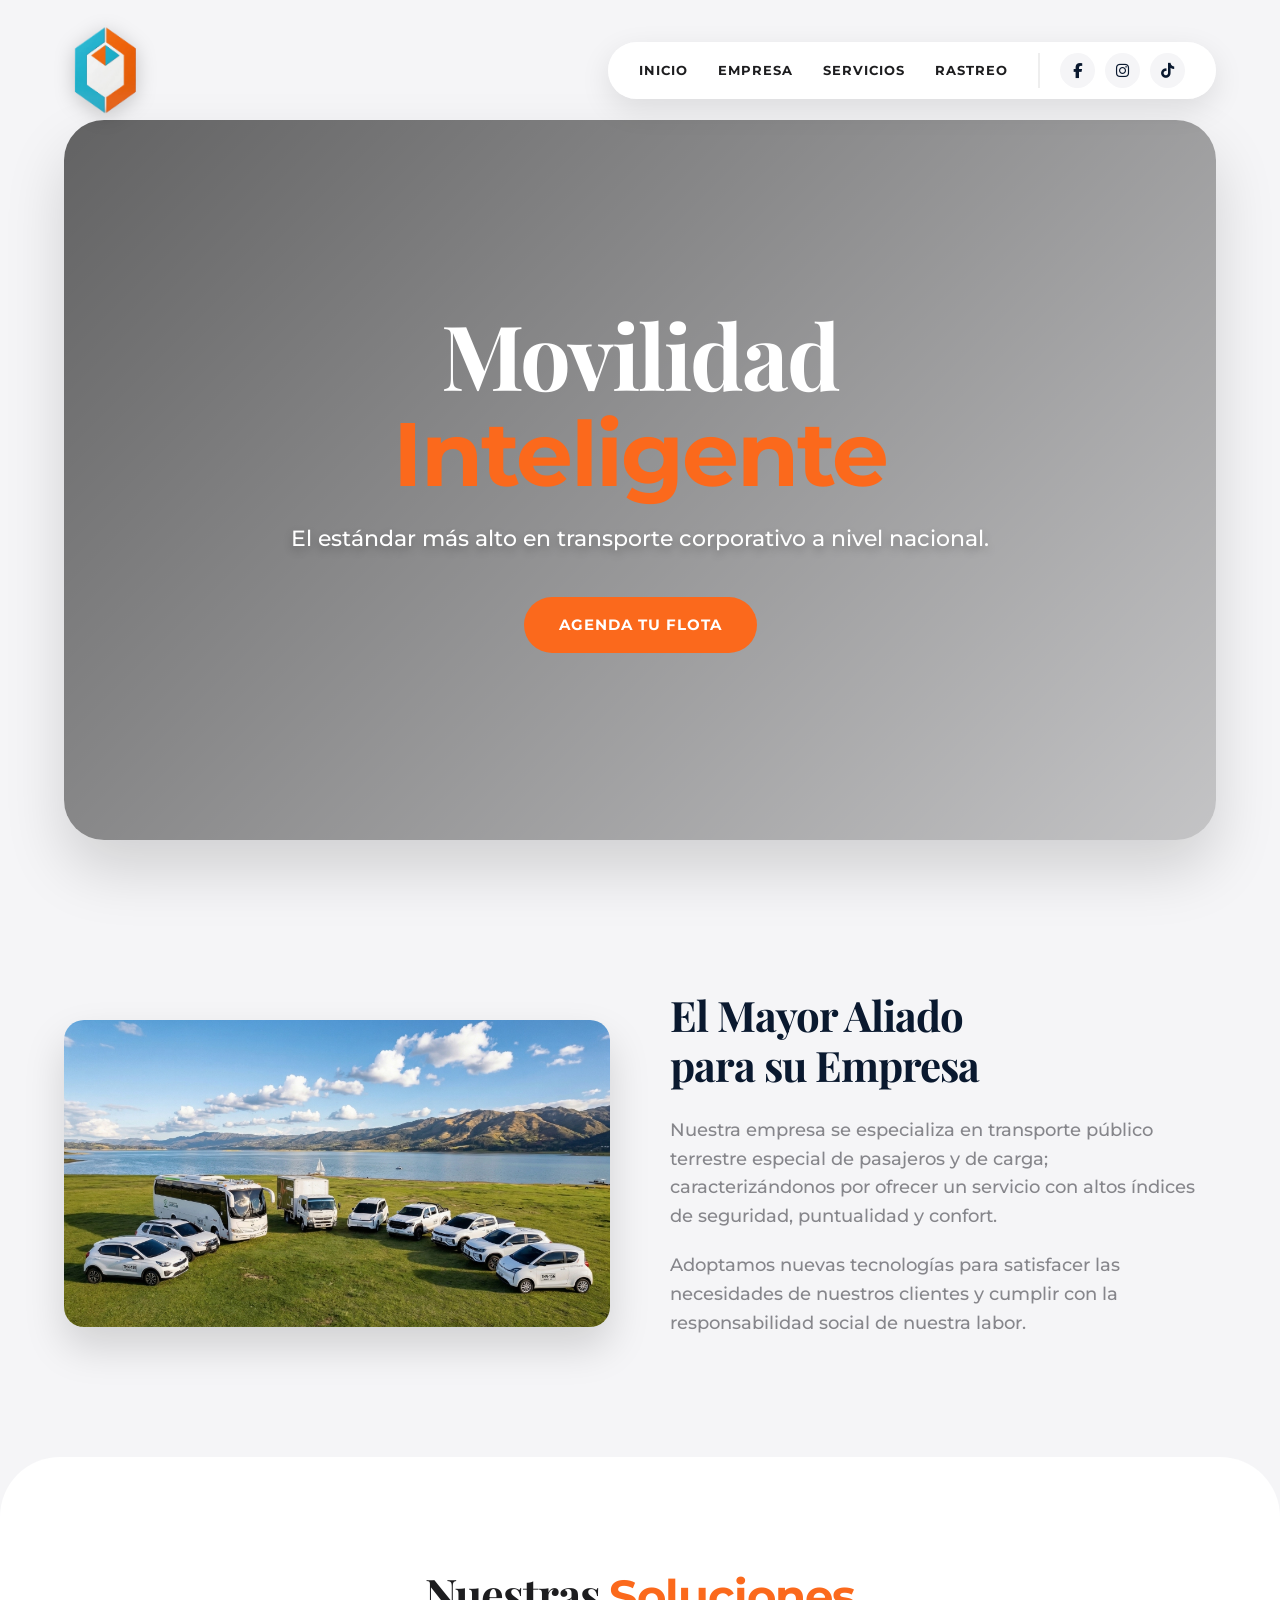
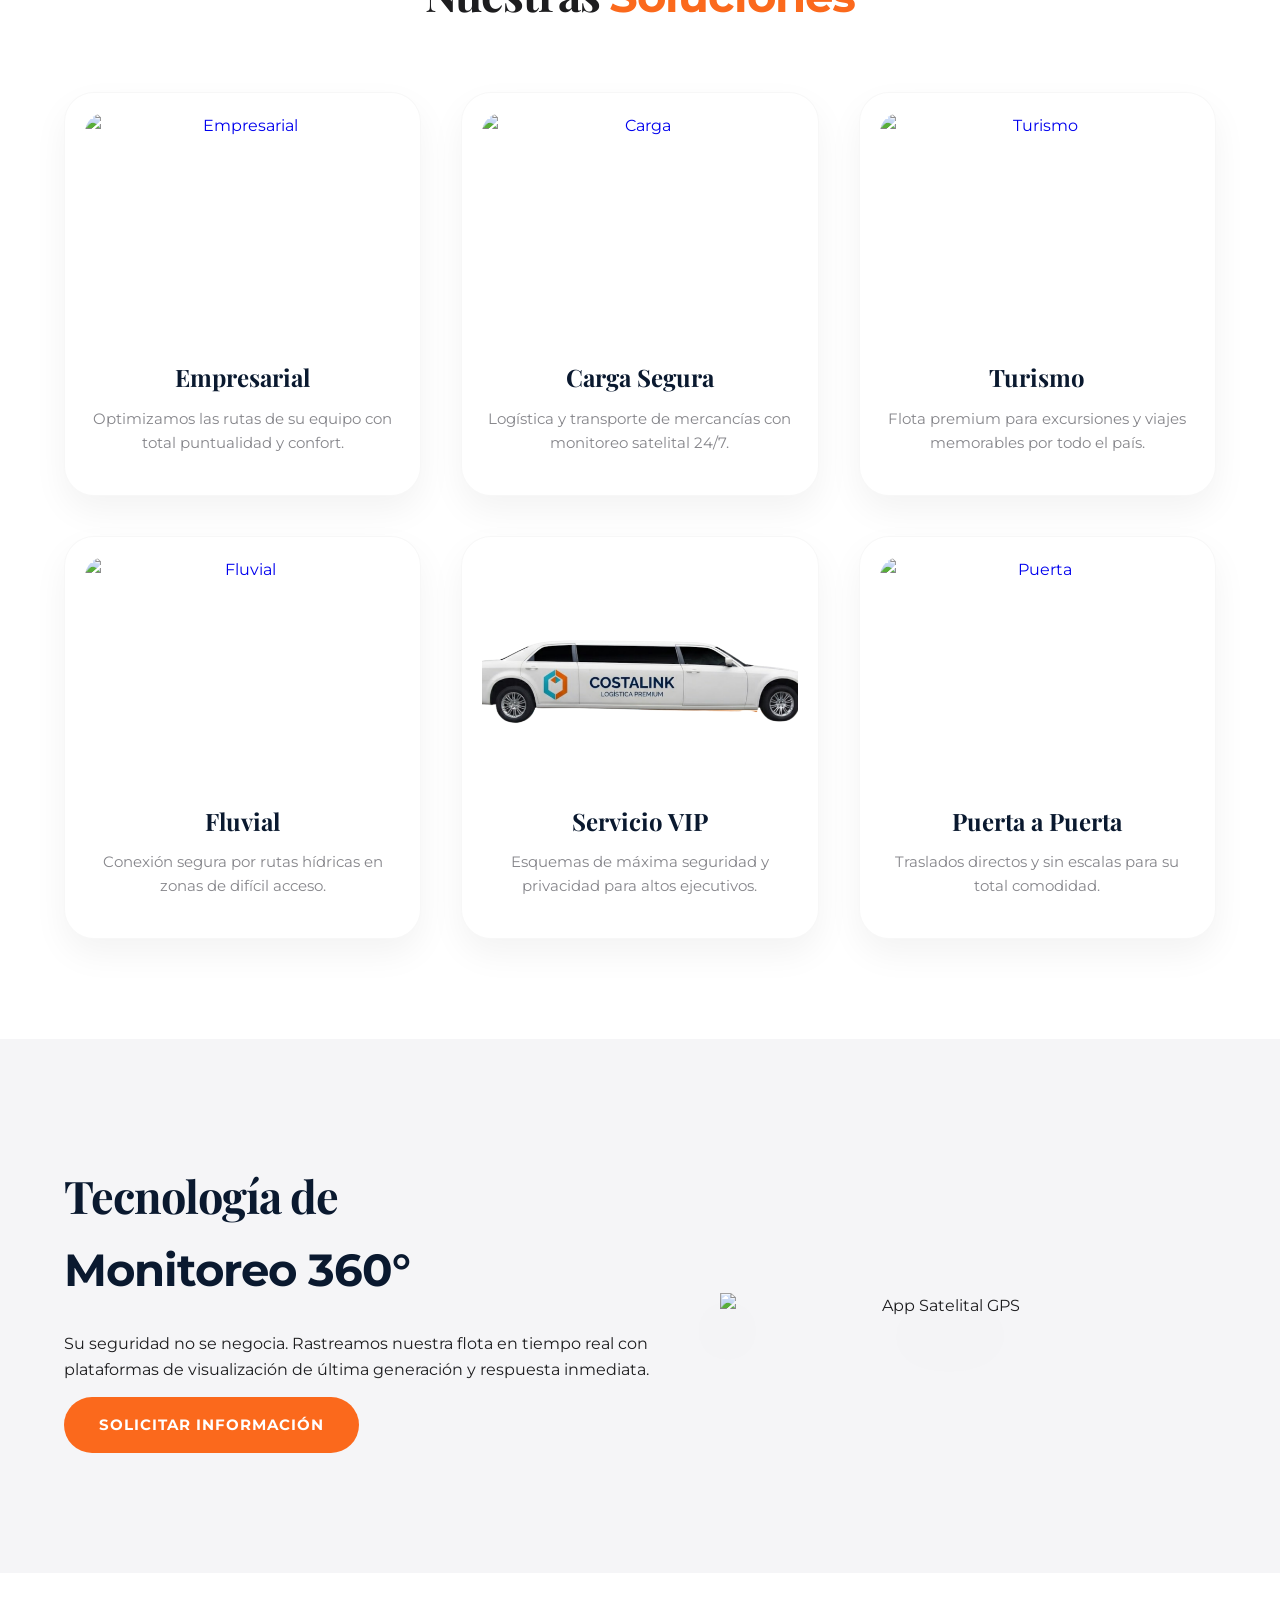
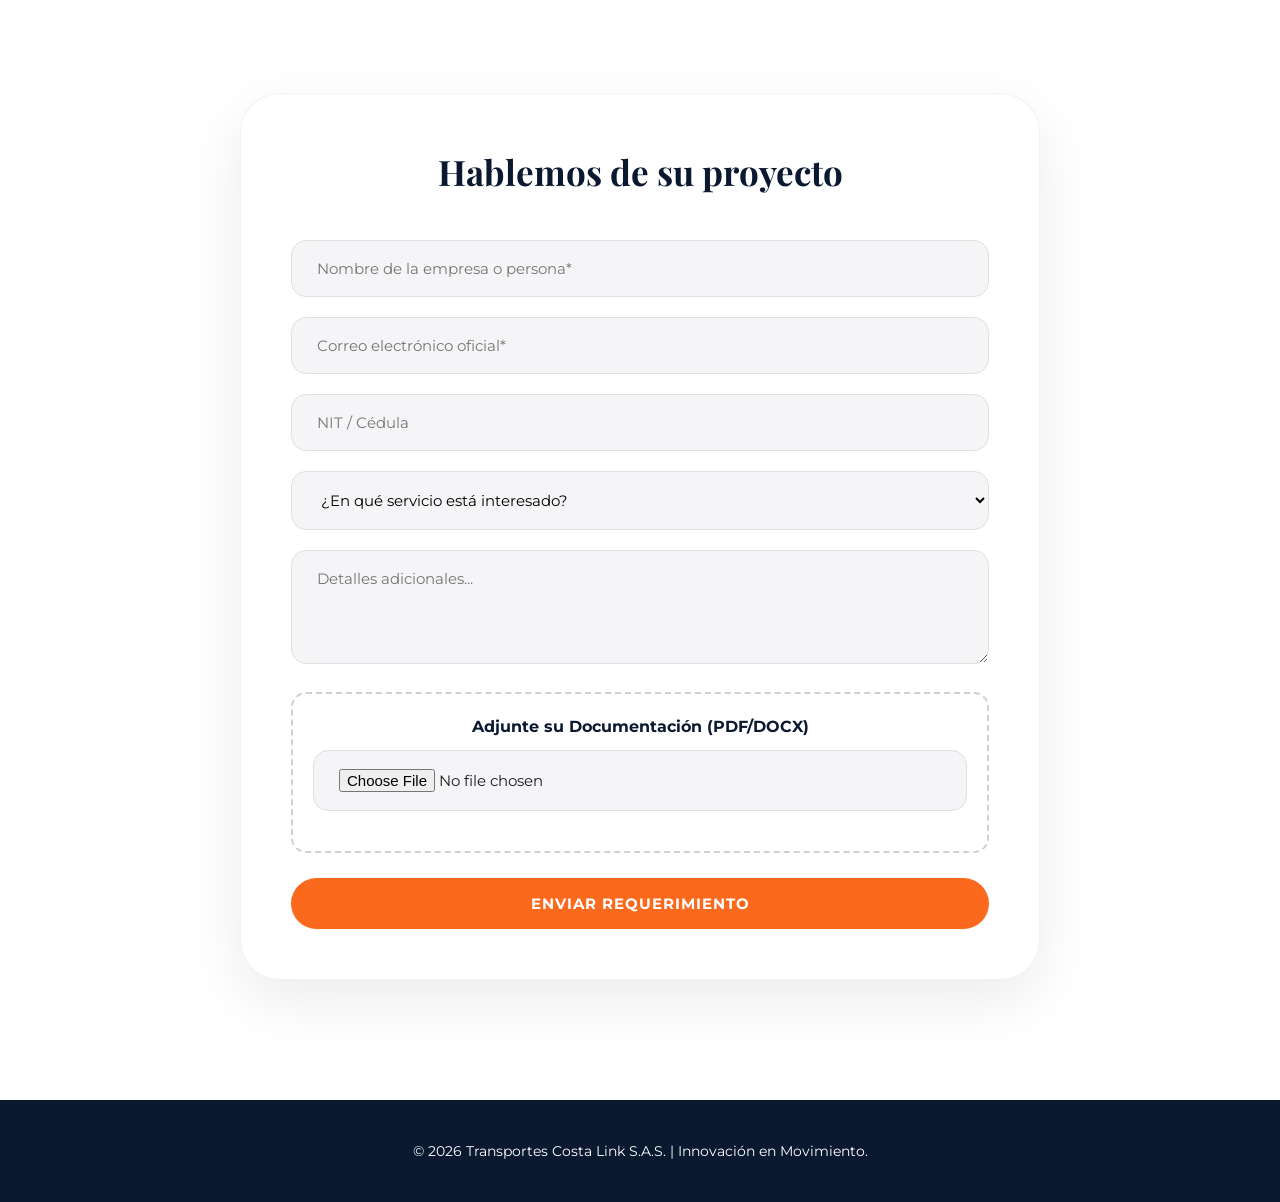
==== frontentend/index.html @ e57c054e "Ahora sí, primer envío" ====
<!DOCTYPE html>
<html lang="es">
<head>
    <meta charset="UTF-8">
    <meta name="viewport" content="width=device-width, initial-scale=1.0">
    <title>Costa Link S.A.S. | Movilidad del Futuro</title>
    <link rel="icon" type="image/png" href="img/favicon.png">
    <link href="https://fonts.googleapis.com/css2?family=Montserrat:wght@400;500;600;700&family=Playfair+Display:ital,wght@0,700;1,700&display=swap" rel="stylesheet">
    <link href="https://unpkg.com/aos@2.3.1/dist/aos.css" rel="stylesheet">
    <link rel="stylesheet" href="https://cdnjs.cloudflare.com/ajax/libs/font-awesome/6.4.0/css/all.min.css">
    <link rel="stylesheet" href="style.css">
</head>
<body>

    <header class="header-principal">
        
        <div class="header-izq">
            <a href="#inicio"><img src="img/costalink_logo.png" alt="Logo Costa Link" class="logo-grande"></a>
        </div>

        <div class="header-derecha">
            <nav class="menu-navegacion">
                <ul>
                    <li><a href="#inicio">Inicio</a></li>
                    <li><a href="#empresa">Empresa</a></li>
                    <li><a href="#servicios">Servicios</a></li>
                    <li><a href="#rastreo">Rastreo</a></li>
                </ul>
            </nav>
            <div class="redes-header">
                <a href="https://www.facebook.com/share/18MnDXYNCz/?mibextid=wwXIfr" target="_blank"><i class="fab fa-facebook-f"></i></a>
                <a href="https://www.instagram.com/transportes_costa_link/" target="_blank"><i class="fab fa-instagram"></i></a>
                <a href="https://www.tiktok.com/@transportes_costa_link" target="_blank"><i class="fab fa-tiktok"></i></a>
            </div>
        </div>

    </header>

    <div class="hero-wrapper" id="inicio">
        <div class="hero-container">
            <video autoplay loop muted playsinline class="video-fondo">
                <source src="img/video_fondo.mp4" type="video/mp4">
            </video>
            <div class="hero-overlay"></div>
            <div class="hero-contenido-centrado" data-aos="zoom-in" data-aos-duration="1500">
                <h1>Movilidad <span>Inteligente</span></h1>
                <p>El estándar más alto en transporte corporativo a nivel nacional.</p>
                <a href="#contacto" class="btn-moderno">Agenda tu flota</a>
            </div>
        </div>
    </div>

    <section id="empresa" class="seccion-empresa">
        <div class="empresa-contenedor" data-aos="fade-up">
            <div class="empresa-img"><img src="img/flota_moderna.png" alt="Flota Costa Link"></div>
            <div class="empresa-texto">
                <h2>El Mayor Aliado <br>para su Empresa</h2>
                <p>Nuestra empresa se especializa en transporte público terrestre especial de pasajeros y de carga; caracterizándonos por ofrecer un servicio con altos índices de seguridad, puntualidad y confort.</p>
                <p>Adoptamos nuevas tecnologías para satisfacer las necesidades de nuestros clientes y cumplir con la responsabilidad social de nuestra labor.</p>
            </div>
        </div>
    </section>

    <section id="servicios" class="seccion-servicios">
        <h2 class="titulo-seccion" data-aos="fade-down">Nuestras <span>Soluciones</span></h2>
        <div class="grid-servicios">
            
            <a href="servicio-empresarial.html" class="servicio-card" data-tilt data-tilt-glare data-tilt-max-glare="0.3" data-aos="fade-up" data-aos-delay="100">
                <div class="img-container"><img src="img/empresarial.png" alt="Empresarial"></div>
                <h3>Empresarial</h3>
                <p>Optimizamos las rutas de su equipo con total puntualidad y confort.</p>
            </a>

            <a href="servicio-carga.html" class="servicio-card" data-tilt data-tilt-glare data-tilt-max-glare="0.3" data-aos="fade-up" data-aos-delay="200">
                <div class="img-container"><img src="img/carga.png" alt="Carga"></div>
                <h3>Carga Segura</h3>
                <p>Logística y transporte de mercancías con monitoreo satelital 24/7.</p>
            </a>

            <a href="servicio-turismo.html" class="servicio-card" data-tilt data-tilt-glare data-tilt-max-glare="0.3" data-aos="fade-up" data-aos-delay="300">
                <div class="img-container"><img src="img/turismo.png" alt="Turismo"></div>
                <h3>Turismo</h3>
                <p>Flota premium para excursiones y viajes memorables por todo el país.</p>
            </a>

            <a href="servicio-fluvial.html" class="servicio-card" data-tilt data-tilt-glare data-tilt-max-glare="0.3" data-aos="fade-up" data-aos-delay="400">
                <div class="img-container"><img src="img/fluvial.png" alt="Fluvial"></div>
                <h3>Fluvial</h3>
                <p>Conexión segura por rutas hídricas en zonas de difícil acceso.</p>
            </a>

            <a href="servicio-vip.html" class="servicio-card" data-tilt data-tilt-glare data-tilt-max-glare="0.3" data-aos="fade-up" data-aos-delay="500">
                <div class="img-container"><img src="img/vip.png" alt="VIP"></div>
                <h3>Servicio VIP</h3>
                <p>Esquemas de máxima seguridad y privacidad para altos ejecutivos.</p>
            </a>

            <a href="servicio-puerta.html" class="servicio-card" data-tilt data-tilt-glare data-tilt-max-glare="0.3" data-aos="fade-up" data-aos-delay="600">
                <div class="img-container"><img src="img/puerta.png" alt="Puerta"></div>
                <h3>Puerta a Puerta</h3>
                <p>Traslados directos y sin escalas para su total comodidad.</p>
            </a>

        </div>
    </section>

    <section id="rastreo" class="seccion-rastreo">
        <div class="rastreo-contenedor">
            <div class="rastreo-texto" data-aos="fade-right">
                <h2>Tecnología de <br><span>Monitoreo 360°</span></h2>
                <p>Su seguridad no se negocia. Rastreamos nuestra flota en tiempo real con plataformas de visualización de última generación y respuesta inmediata.</p>
                <a href="#contacto" class="btn-moderno" style="margin-top: 15px;">Solicitar Información</a>
            </div>
            <div class="rastreo-img" data-aos="fade-left">
                <img src="img/rastreo_app.png" alt="App Satelital GPS">
            </div>
        </div>
    </section>

    <section id="contacto" class="seccion-contacto">
        <div class="formulario-caja" data-aos="zoom-in">
            <h2>Hablemos de su proyecto</h2>
            <form action="http://localhost:8000/subir-postulacion/" method="POST" enctype="multipart/form-data">
                <input type="text" name="nombre" placeholder="Nombre de la empresa o persona*" required>
                <input type="email" name="email" placeholder="Correo electrónico oficial*" required>
                <input type="text" name="documento" placeholder="NIT / Cédula">
                <select name="servicio_interes">
                    <option value="">¿En qué servicio está interesado?</option>
                    <option value="empresarial">Transporte Empresarial</option>
                    <option value="carga">Transporte de Carga</option>
                    <option value="turismo">Turismo Nacional</option>
                    <option value="empleo">Trabaje con Nosotros (CV)</option>
                </select>
                <textarea name="mensaje" placeholder="Detalles adicionales..." rows="4"></textarea>
                <div class="caja-archivo">
                    <label>Adjunte su Documentación (PDF/DOCX)</label>
                    <input type="file" name="archivo_cv" accept=".pdf,.doc,.docx" required>
                </div>
                <button type="submit" class="btn-moderno" style="width: 100%;">Enviar Requerimiento</button>
            </form>
        </div>
    </section>

    <footer class="footer">
        <p>&copy; 2026 Transportes Costa Link S.A.S. | Innovación en Movimiento.</p>
    </footer>

    <script src="https://unpkg.com/aos@2.3.1/dist/aos.js"></script>
    <script src="https://cdnjs.cloudflare.com/ajax/libs/vanilla-tilt/1.8.0/vanilla-tilt.min.js"></script>
    <script>
        AOS.init({ once: true, offset: 50 });
    </script>
</body>
</html>
---- frontentend/style.css ----
:root {
    --naranja: #FB691C;
    --azul-corporativo: #0a192f;
    --blanco-puro: #ffffff;
    --gris-fondo: #f5f5f7; 
    --gris-texto: #1d1d1f;
    --gris-suave: #86868b;
}

* { margin: 0; padding: 0; box-sizing: border-box; font-family: 'Montserrat', sans-serif; }
html { scroll-behavior: smooth; overflow-x: hidden; }
body { background-color: var(--gris-fondo); color: var(--gris-texto); overflow-x: hidden; line-height: 1.6; }
img { max-width: 100%; height: auto; display: block; }
h1, h2, h3 { font-family: 'Playfair Display', serif; }
a { text-decoration: none; }

.titulo-seccion { color: var(--gris-texto); font-size: 45px; text-align: center; margin-bottom: 60px; font-weight: 700; letter-spacing: -1px;}
.titulo-seccion span { color: var(--naranja); }


.header-principal {
    position: fixed;
    width: 100%;
    top: 25px;
    left: 0;
    padding: 0 5%;
    display: flex;
    justify-content: space-between;
    align-items: center;
    z-index: 1000;
    pointer-events: none; 
}


.header-izq {
    pointer-events: auto;
}
.logo-grande { 
    height: 90px; 
    filter: drop-shadow(0 4px 10px rgba(0,0,0,0.2)); /* Sombra para que resalte sobre el video */
    transition: transform 0.3s ease; 
}
.logo-grande:hover { transform: scale(1.05); }


.header-derecha {
    pointer-events: auto; /* Reactiva el clic en el menú */
    background-color: rgba(255, 255, 255, 0.95);
    backdrop-filter: blur(20px); -webkit-backdrop-filter: blur(20px);
    display: flex;
    align-items: center;
    gap: 30px;
    padding: 10px 30px;
    border-radius: 50px;
    box-shadow: 0 10px 30px rgba(0,0,0,0.1);
    border: 1px solid rgba(255,255,255,0.5);
}

.menu-navegacion ul { display: flex; list-style: none; gap: 30px; }
.menu-navegacion a { 
    color: var(--gris-texto); font-size: 13px; font-weight: 700; 
    text-transform: uppercase; letter-spacing: 1px; transition: color 0.3s ease; 
}
.menu-navegacion a:hover { color: var(--naranja); }

.redes-header { display: flex; gap: 10px; border-left: 2px solid #eee; padding-left: 20px; }
.redes-header a {
    background-color: var(--gris-fondo); color: var(--azul-corporativo);
    width: 35px; height: 35px; border-radius: 50%;
    display: flex; justify-content: center; align-items: center;
    font-size: 15px; transition: all 0.3s ease;
}
.redes-header a:hover { background-color: var(--naranja); color: var(--blanco-puro); transform: translateY(-3px); }


.hero-wrapper { padding: 120px 5% 50px; background-color: var(--gris-fondo); }
.hero-container {
    position: relative; width: 100%; max-width: 1400px; height: 80vh; margin: 0 auto;
    border-radius: 40px; overflow: hidden; box-shadow: 0 30px 60px rgba(0,0,0,0.15);
    display: flex; align-items: center; justify-content: center;
}
.video-fondo { position: absolute; top: 0; left: 0; width: 100%; height: 100%; object-fit: cover; z-index: 1; }
.hero-overlay { position: absolute; top: 0; left: 0; width: 100%; height: 100%; background: linear-gradient(135deg, rgba(0,0,0,0.6) 0%, rgba(0,0,0,0.2) 100%); z-index: 2; }
.hero-contenido-centrado { position: relative; z-index: 3; max-width: 900px; text-align: center; }
.hero-contenido-centrado h1 { color: var(--blanco-puro); font-size: clamp(50px, 8vw, 90px); line-height: 1.05; margin-bottom: 20px; letter-spacing: -2px; }
.hero-contenido-centrado h1 span { color: var(--naranja); }
.hero-contenido-centrado p { font-size: 22px; color: var(--blanco-puro); font-weight: 500; margin-bottom: 40px; text-shadow: 0 4px 10px rgba(0,0,0,0.3); }

.btn-moderno {
    background-color: var(--naranja); color: var(--blanco-puro); padding: 16px 35px; 
    border-radius: 50px; font-weight: 700; font-size: 15px; text-transform: uppercase;
    letter-spacing: 1px; transition: all 0.3s ease; display: inline-block; border: none; cursor: pointer;
}
.btn-moderno:hover { background-color: var(--azul-corporativo); transform: scale(1.05); }

.seccion-empresa { padding: 100px 5%; background-color: var(--gris-fondo); }
.empresa-contenedor { display: flex; flex-wrap: wrap; align-items: center; gap: 60px; max-width: 1200px; margin: 0 auto; }
.empresa-img { flex: 1; min-width: 300px; position: relative; } 
.empresa-img img { width: 100%; border-radius: 20px; box-shadow: 0 20px 40px rgba(0,0,0,0.15); }
.empresa-texto { flex: 1; min-width: 300px; }
.empresa-texto h2 { color: var(--azul-corporativo); font-size: 42px; margin-bottom: 25px; line-height: 1.2; letter-spacing: -1px; }
.empresa-texto p { font-size: 18px; margin-bottom: 20px; color: var(--gris-suave); font-weight: 500; }

.seccion-servicios { padding: 100px 5%; background-color: var(--blanco-puro); border-radius: 60px 60px 0 0; position: relative; z-index: 10; }
.grid-servicios { display: grid; grid-template-columns: repeat(auto-fit, minmax(320px, 1fr)); gap: 40px; max-width: 1200px; margin: 0 auto; }
.servicio-card {
    background: var(--blanco-puro); border-radius: 30px; padding: 20px;
    box-shadow: 0 15px 35px rgba(0,0,0,0.05); border: 1px solid rgba(0,0,0,0.03);
    text-align: center; transform-style: preserve-3d; transition: box-shadow 0.3s ease;
}
.servicio-card:hover { box-shadow: 0 30px 60px rgba(251, 105, 28, 0.15); }
.img-container { width: 100%; height: 220px; border-radius: 20px; overflow: hidden; margin-bottom: 25px; transform: translateZ(30px); }
.img-container img { width: 100%; height: 100%; object-fit: cover; transition: transform 0.5s ease; }
.servicio-card:hover .img-container img { transform: scale(1.1); }
.servicio-card h3 { color: var(--azul-corporativo); font-size: 24px; margin-bottom: 10px; transform: translateZ(20px); }
.servicio-card p { font-size: 15px; color: var(--gris-suave); margin-bottom: 20px; transform: translateZ(15px); }


.seccion-rastreo { padding: 120px 5%; background-color: var(--gris-fondo); }
.rastreo-contenedor { display: flex; flex-wrap: wrap; align-items: center; max-width: 1200px; margin: 0 auto; gap: 60px; }
.rastreo-texto { flex: 1.2; min-width: 300px; }
.rastreo-texto h2 { color: var(--azul-corporativo); font-size: 45px; margin-bottom: 25px; letter-spacing: -1px; }
.rastreo-img { flex: 1; min-width: 300px; text-align: center; }
.rastreo-img img { max-width: 90%; filter: drop-shadow(0 30px 40px rgba(0,0,0,0.1)); }

.seccion-contacto { padding: 120px 5%; background-color: var(--blanco-puro); display: flex; justify-content: center; }
.formulario-caja { width: 100%; max-width: 800px; background-color: var(--blanco-puro); padding: 50px; border-radius: 40px; box-shadow: 0 20px 60px rgba(0,0,0,0.08); border: 1px solid rgba(0,0,0,0.05); }
.formulario-caja h2 { text-align: center; font-size: 35px; color: var(--azul-corporativo); margin-bottom: 40px; }
.formulario-caja input, .formulario-caja select, .formulario-caja textarea { width: 100%; padding: 18px 25px; margin-bottom: 20px; border: 1px solid #e0e0e0; border-radius: 15px; font-size: 15px; outline: none; background-color: var(--gris-fondo); transition: all 0.3s ease; }
.formulario-caja input:focus, .formulario-caja select:focus, .formulario-caja textarea:focus { border-color: var(--naranja); background-color: var(--blanco-puro); box-shadow: 0 0 0 4px rgba(251, 105, 28, 0.1); }
.caja-archivo { margin-bottom: 25px; padding: 20px; border: 2px dashed #d0d0d0; border-radius: 15px; text-align: center; }
.caja-archivo label { display: block; font-weight: 700; margin-bottom: 10px; color: var(--azul-corporativo); }

.footer { background-color: var(--azul-corporativo); color: #fff; text-align: center; padding: 40px 5%; font-size: 14px; }

.servicio-hero {
    display: flex; align-items: center; justify-content: space-between;
    max-width: 1200px; margin: 180px auto 100px; /* Margen superior más grande para que el menú no lo tape */
    padding: 0 5%; gap: 60px; flex-wrap: wrap;
}
.servicio-info { flex: 1.2; min-width: 300px; }
.servicio-info h1 { font-size: clamp(40px, 6vw, 65px); margin-bottom: 20px; color: var(--azul-corporativo); line-height: 1.1; letter-spacing: -1px; }
.servicio-info p { font-size: 18px; line-height: 1.7; margin-bottom: 30px; color: var(--gris-suave); font-weight: 500; }
.lista-detalles { list-style: none; margin-bottom: 40px; }
.lista-detalles li { font-size: 16px; margin-bottom: 15px; padding-left: 35px; position: relative; color: var(--gris-texto); font-weight: 600;}
.lista-detalles li::before { content: '✓'; position: absolute; left: 0; font-size: 18px; font-weight: 900; color: var(--naranja); }

/* La foto del servicio encapsulada */
.servicio-imagen {
    flex: 1; min-width: 300px; text-align: center; position: relative;
    border-radius: 40px; overflow: hidden; box-shadow: 0 30px 60px rgba(0,0,0,0.1);
}
.servicio-imagen img { width: 100%; height: auto; transform: scale(1.02); transition: transform 0.5s ease; }
.servicio-imagen:hover img { transform: scale(1.08); }
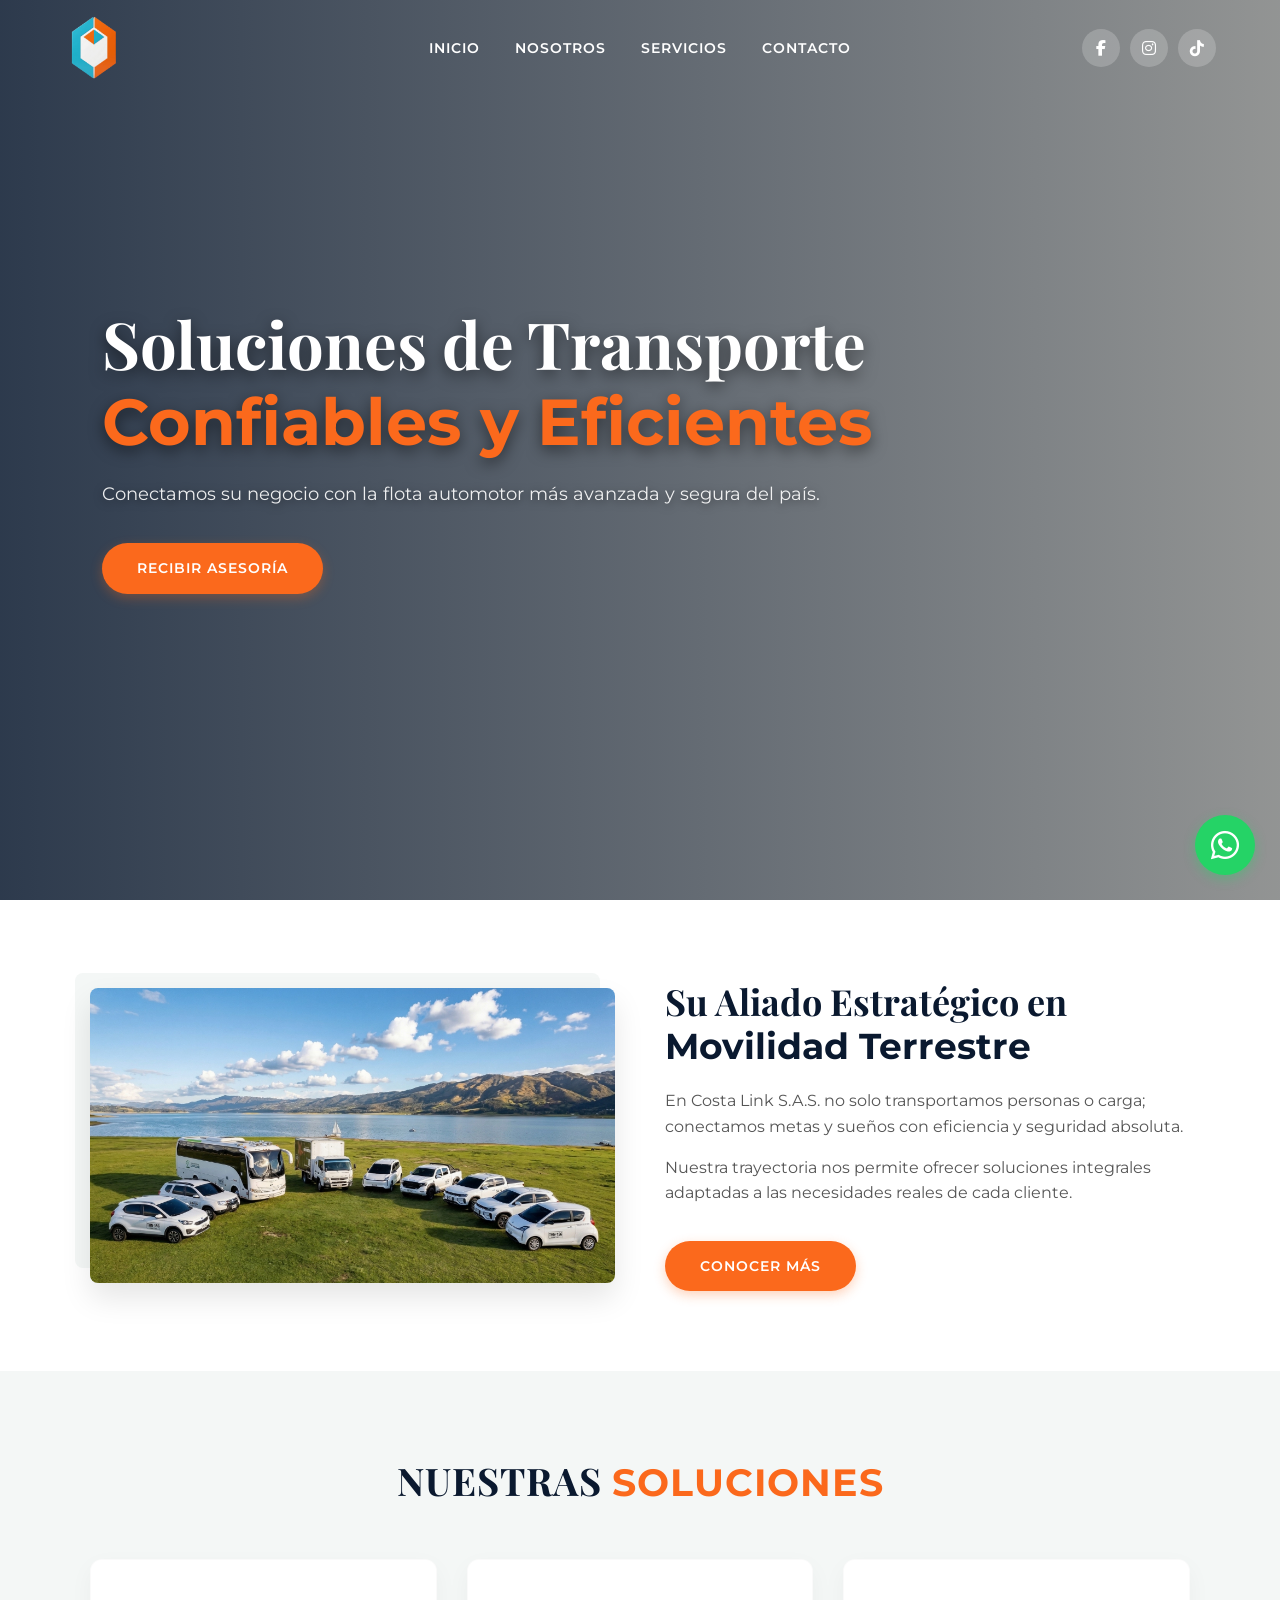
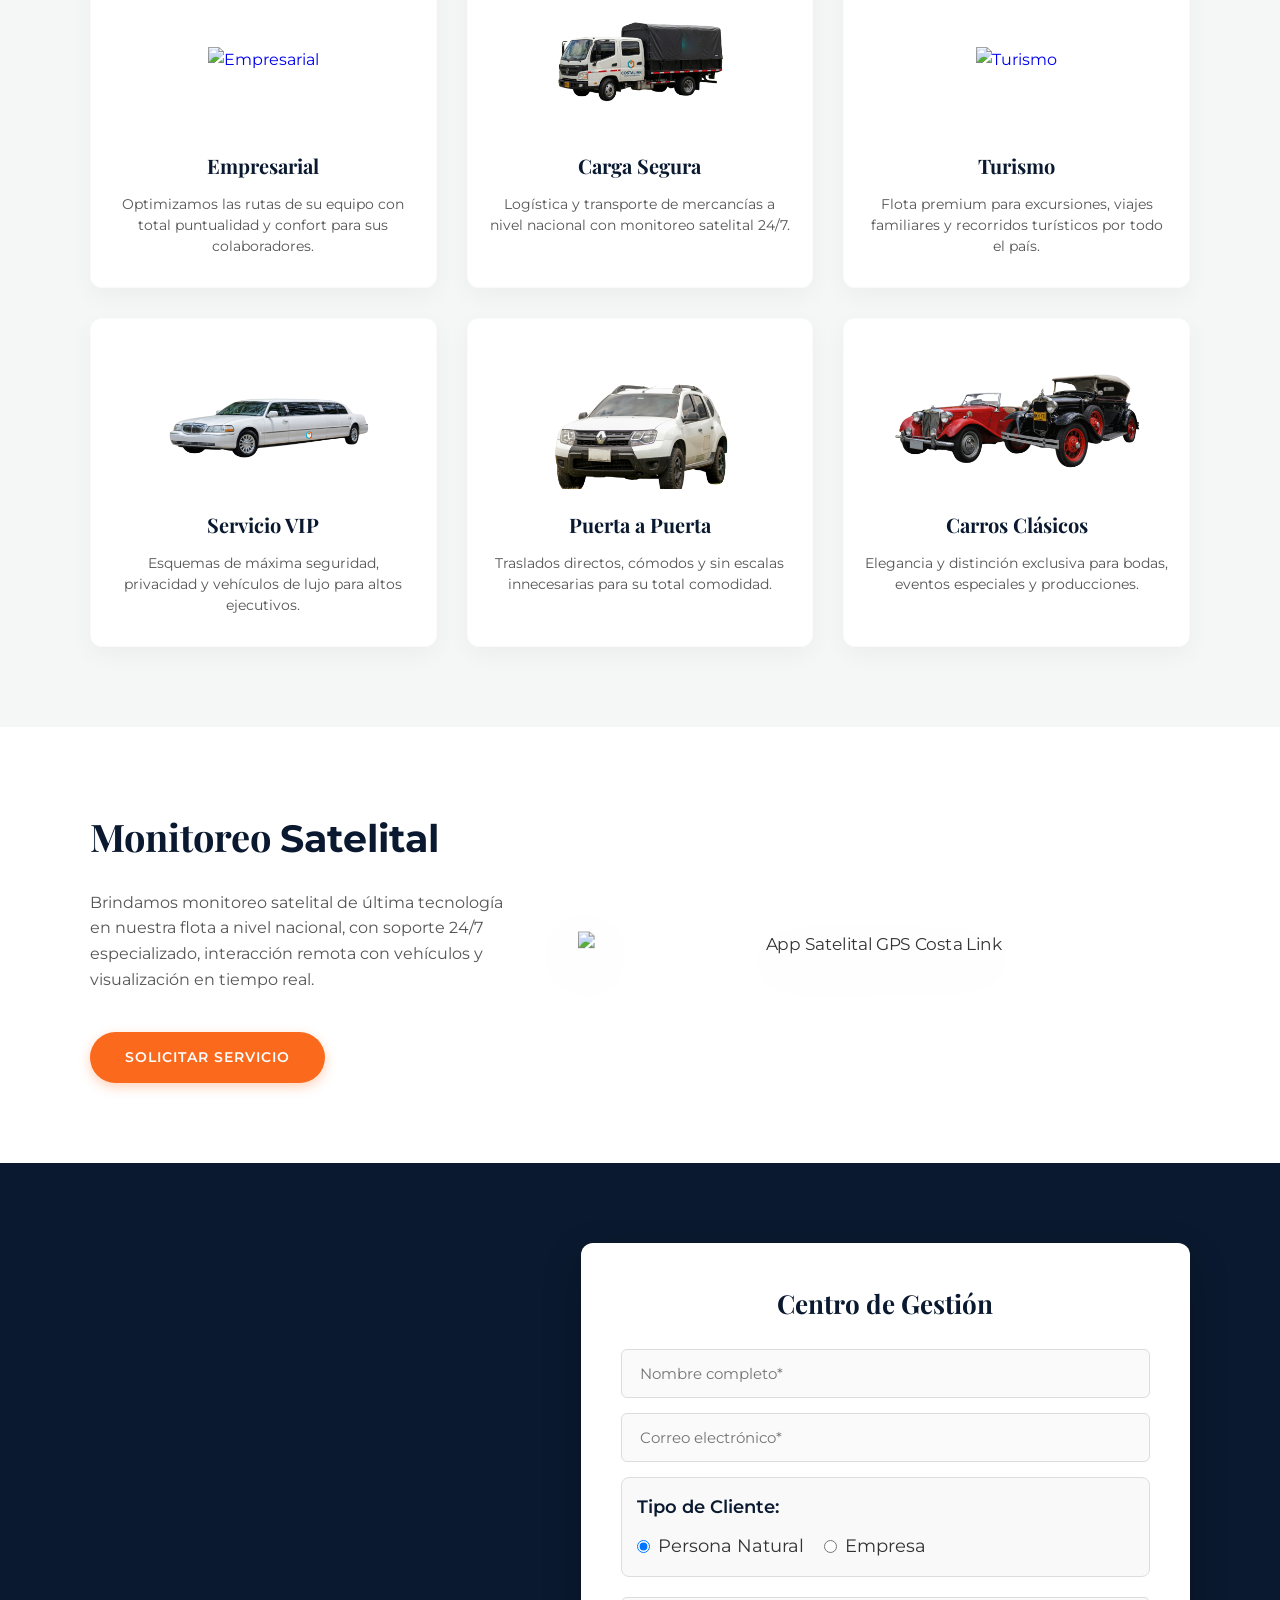
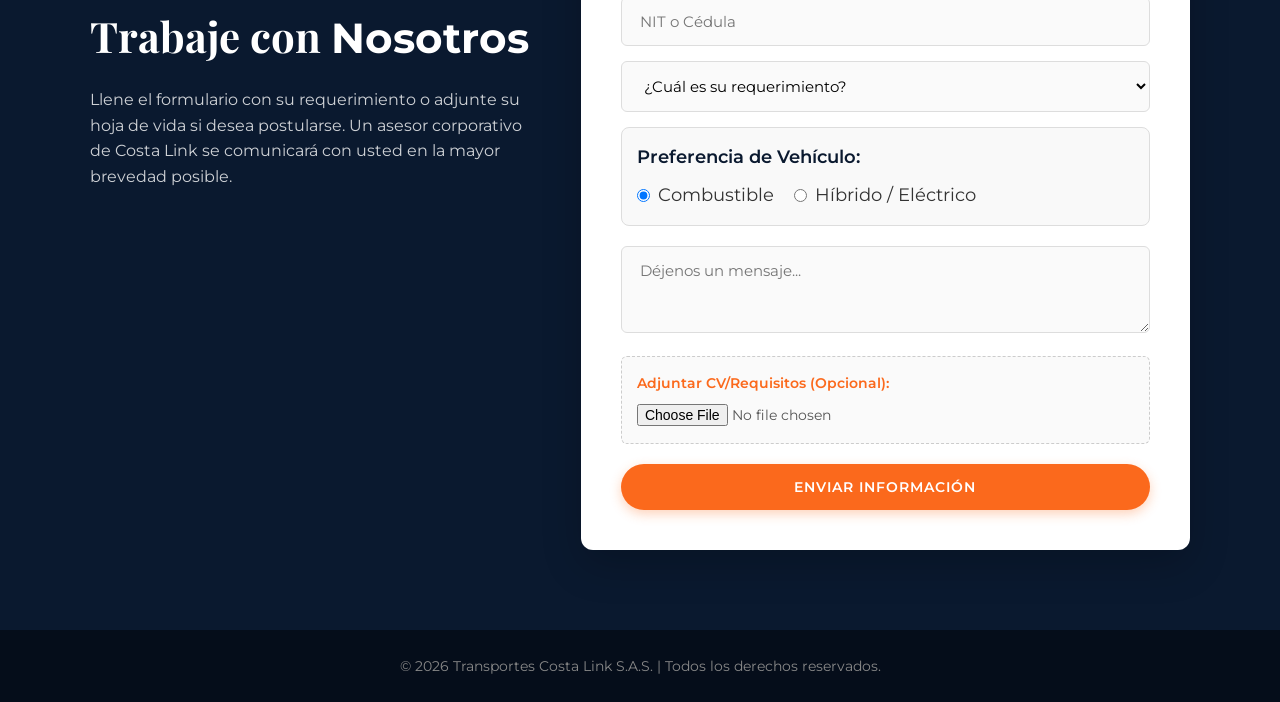
==== commit 87955ecb: "Arreglos finales de diseño corporativo y mapas" ====
--- a/frontentend/index.html
+++ b/frontentend/index.html
@@ -5,150 +5,271 @@
     <meta name="viewport" content="width=device-width, initial-scale=1.0">
     <title>Costa Link S.A.S. | Movilidad del Futuro</title>
     <link rel="icon" type="image/png" href="img/favicon.png">
+    
+    <link rel="preconnect" href="https://fonts.googleapis.com">
+    <link rel="preconnect" href="https://fonts.gstatic.com" crossorigin>
     <link href="https://fonts.googleapis.com/css2?family=Montserrat:wght@400;500;600;700&family=Playfair+Display:ital,wght@0,700;1,700&display=swap" rel="stylesheet">
+    
+    <link rel="stylesheet" href="https://cdnjs.cloudflare.com/ajax/libs/font-awesome/6.4.0/css/all.min.css">
     <link href="https://unpkg.com/aos@2.3.1/dist/aos.css" rel="stylesheet">
-    <link rel="stylesheet" href="https://cdnjs.cloudflare.com/ajax/libs/font-awesome/6.4.0/css/all.min.css">
     <link rel="stylesheet" href="style.css">
+    <script src="https://cdn.jsdelivr.net/npm/sweetalert2@11"></script>
 </head>
 <body>
 
     <header class="header-principal">
-        
         <div class="header-izq">
             <a href="#inicio"><img src="img/costalink_logo.png" alt="Logo Costa Link" class="logo-grande"></a>
         </div>
 
-        <div class="header-derecha">
-            <nav class="menu-navegacion">
-                <ul>
-                    <li><a href="#inicio">Inicio</a></li>
-                    <li><a href="#empresa">Empresa</a></li>
-                    <li><a href="#servicios">Servicios</a></li>
-                    <li><a href="#rastreo">Rastreo</a></li>
-                </ul>
-            </nav>
-            <div class="redes-header">
-                <a href="https://www.facebook.com/share/18MnDXYNCz/?mibextid=wwXIfr" target="_blank"><i class="fab fa-facebook-f"></i></a>
-                <a href="https://www.instagram.com/transportes_costa_link/" target="_blank"><i class="fab fa-instagram"></i></a>
-                <a href="https://www.tiktok.com/@transportes_costa_link" target="_blank"><i class="fab fa-tiktok"></i></a>
-            </div>
-        </div>
-
+        <nav class="header-centro menu-navegacion" id="menu-movil">
+            <ul>
+                <li><a href="#inicio">Inicio</a></li>
+                <li><a href="#nosotros">Nosotros</a></li>
+                <li><a href="#servicios">Servicios</a></li>
+                <li><a href="#contacto">Contacto</a></li>
+            </ul>
+        </nav>
+
+        <div class="header-der redes-header">
+            <a href="https://www.facebook.com/share/18MnDXYNCz/?mibextid=wwXIfr" target="_blank"><i class="fab fa-facebook-f"></i></a>
+            <a href="https://www.instagram.com/transportes_costa_link/" target="_blank"><i class="fab fa-instagram"></i></a>
+            <a href="https://www.tiktok.com/@transportes_costa_link" target="_blank"><i class="fab fa-tiktok"></i></a>
+        </div>
+
+        <div class="menu-toggle" id="btn-hamburguesa">
+            <i class="fas fa-bars"></i>
+        </div>
     </header>
 
-    <div class="hero-wrapper" id="inicio">
-        <div class="hero-container">
-            <video autoplay loop muted playsinline class="video-fondo">
-                <source src="img/video_fondo.mp4" type="video/mp4">
-            </video>
-            <div class="hero-overlay"></div>
-            <div class="hero-contenido-centrado" data-aos="zoom-in" data-aos-duration="1500">
-                <h1>Movilidad <span>Inteligente</span></h1>
-                <p>El estándar más alto en transporte corporativo a nivel nacional.</p>
-                <a href="#contacto" class="btn-moderno">Agenda tu flota</a>
-            </div>
-        </div>
-    </div>
-
-    <section id="empresa" class="seccion-empresa">
+    <section id="inicio" class="hero">
+        <video autoplay loop muted playsinline class="video-fondo">
+            <source src="img/video_fondo.mp4" type="video/mp4">
+        </video>
+        <div class="hero-overlay"></div>
+        
+        <div class="hero-contenido" data-aos="fade-right" data-aos-duration="1500">
+            <h1>Soluciones de Transporte <br><span>Confiables y Eficientes</span></h1>
+            <p>Conectamos su negocio con la flota automotor más avanzada y segura del país.</p>
+            <a href="#contacto" class="btn-moderno">Recibir Asesoría</a>
+        </div>
+    </section>
+
+    <section id="nosotros" class="seccion-empresa">
         <div class="empresa-contenedor" data-aos="fade-up">
             <div class="empresa-img"><img src="img/flota_moderna.png" alt="Flota Costa Link"></div>
             <div class="empresa-texto">
-                <h2>El Mayor Aliado <br>para su Empresa</h2>
-                <p>Nuestra empresa se especializa en transporte público terrestre especial de pasajeros y de carga; caracterizándonos por ofrecer un servicio con altos índices de seguridad, puntualidad y confort.</p>
-                <p>Adoptamos nuevas tecnologías para satisfacer las necesidades de nuestros clientes y cumplir con la responsabilidad social de nuestra labor.</p>
+                <h2>Su Aliado Estratégico en <br><span>Movilidad Terrestre</span></h2>
+                <p>En Costa Link S.A.S. no solo transportamos personas o carga; conectamos metas y sueños con eficiencia y seguridad absoluta.</p>
+                <p>Nuestra trayectoria nos permite ofrecer soluciones integrales adaptadas a las necesidades reales de cada cliente.</p>
+                <a href="nosotros.html" class="btn-moderno" style="margin-top: 20px;">Conocer más</a>
             </div>
         </div>
     </section>
 
     <section id="servicios" class="seccion-servicios">
         <h2 class="titulo-seccion" data-aos="fade-down">Nuestras <span>Soluciones</span></h2>
+        
         <div class="grid-servicios">
-            
-            <a href="servicio-empresarial.html" class="servicio-card" data-tilt data-tilt-glare data-tilt-max-glare="0.3" data-aos="fade-up" data-aos-delay="100">
+            <a href="servicio-empresarial.html" class="servicio-card" data-aos="fade-up" data-aos-delay="100">
                 <div class="img-container"><img src="img/empresarial.png" alt="Empresarial"></div>
                 <h3>Empresarial</h3>
-                <p>Optimizamos las rutas de su equipo con total puntualidad y confort.</p>
-            </a>
-
-            <a href="servicio-carga.html" class="servicio-card" data-tilt data-tilt-glare data-tilt-max-glare="0.3" data-aos="fade-up" data-aos-delay="200">
+                <p>Optimizamos las rutas de su equipo con total puntualidad y confort para sus colaboradores.</p>
+            </a>
+            
+            <a href="servicio-carga.html" class="servicio-card" data-aos="fade-up" data-aos-delay="200">
                 <div class="img-container"><img src="img/carga.png" alt="Carga"></div>
                 <h3>Carga Segura</h3>
-                <p>Logística y transporte de mercancías con monitoreo satelital 24/7.</p>
-            </a>
-
-            <a href="servicio-turismo.html" class="servicio-card" data-tilt data-tilt-glare data-tilt-max-glare="0.3" data-aos="fade-up" data-aos-delay="300">
+                <p>Logística y transporte de mercancías a nivel nacional con monitoreo satelital 24/7.</p>
+            </a>
+            
+            <a href="servicio-turismo.html" class="servicio-card" data-aos="fade-up" data-aos-delay="300">
                 <div class="img-container"><img src="img/turismo.png" alt="Turismo"></div>
                 <h3>Turismo</h3>
-                <p>Flota premium para excursiones y viajes memorables por todo el país.</p>
-            </a>
-
-            <a href="servicio-fluvial.html" class="servicio-card" data-tilt data-tilt-glare data-tilt-max-glare="0.3" data-aos="fade-up" data-aos-delay="400">
-                <div class="img-container"><img src="img/fluvial.png" alt="Fluvial"></div>
-                <h3>Fluvial</h3>
-                <p>Conexión segura por rutas hídricas en zonas de difícil acceso.</p>
-            </a>
-
-            <a href="servicio-vip.html" class="servicio-card" data-tilt data-tilt-glare data-tilt-max-glare="0.3" data-aos="fade-up" data-aos-delay="500">
+                <p>Flota premium para excursiones, viajes familiares y recorridos turísticos por todo el país.</p>
+            </a>
+            
+            <a href="servicio-vip.html" class="servicio-card" data-aos="fade-up" data-aos-delay="400">
                 <div class="img-container"><img src="img/vip.png" alt="VIP"></div>
                 <h3>Servicio VIP</h3>
-                <p>Esquemas de máxima seguridad y privacidad para altos ejecutivos.</p>
-            </a>
-
-            <a href="servicio-puerta.html" class="servicio-card" data-tilt data-tilt-glare data-tilt-max-glare="0.3" data-aos="fade-up" data-aos-delay="600">
-                <div class="img-container"><img src="img/puerta.png" alt="Puerta"></div>
+                <p>Esquemas de máxima seguridad, privacidad y vehículos de lujo para altos ejecutivos.</p>
+            </a>
+            
+            <a href="servicio-puerta.html" class="servicio-card" data-aos="fade-up" data-aos-delay="500">
+                <div class="img-container"><img src="img/puerta.png" alt="Puerta a Puerta"></div>
                 <h3>Puerta a Puerta</h3>
-                <p>Traslados directos y sin escalas para su total comodidad.</p>
-            </a>
-
+                <p>Traslados directos, cómodos y sin escalas innecesarias para su total comodidad.</p>
+            </a>
+            
+            <a href="servicio-clasicos.html" class="servicio-card" data-aos="fade-up" data-aos-delay="600">
+                <div class="img-container"><img src="img/clasicos.png" alt="Clásicos"></div>
+                <h3>Carros Clásicos</h3>
+                <p>Elegancia y distinción exclusiva para bodas, eventos especiales y producciones.</p>
+            </a>
         </div>
     </section>
 
     <section id="rastreo" class="seccion-rastreo">
         <div class="rastreo-contenedor">
             <div class="rastreo-texto" data-aos="fade-right">
-                <h2>Tecnología de <br><span>Monitoreo 360°</span></h2>
-                <p>Su seguridad no se negocia. Rastreamos nuestra flota en tiempo real con plataformas de visualización de última generación y respuesta inmediata.</p>
-                <a href="#contacto" class="btn-moderno" style="margin-top: 15px;">Solicitar Información</a>
+                <h2>Monitoreo <span>Satelital</span></h2>
+                <p>Brindamos monitoreo satelital de última tecnología en nuestra flota a nivel nacional, con soporte 24/7 especializado, interacción remota con vehículos y visualización en tiempo real.</p>
+                <a href="#contacto" class="btn-moderno" style="margin-top: 15px;">Solicitar Servicio</a>
             </div>
             <div class="rastreo-img" data-aos="fade-left">
-                <img src="img/rastreo_app.png" alt="App Satelital GPS">
+                <img src="img/rastreo_app.png" alt="App Satelital GPS Costa Link">
             </div>
         </div>
     </section>
 
     <section id="contacto" class="seccion-contacto">
-        <div class="formulario-caja" data-aos="zoom-in">
-            <h2>Hablemos de su proyecto</h2>
-            <form action="http://localhost:8000/subir-postulacion/" method="POST" enctype="multipart/form-data">
-                <input type="text" name="nombre" placeholder="Nombre de la empresa o persona*" required>
-                <input type="email" name="email" placeholder="Correo electrónico oficial*" required>
-                <input type="text" name="documento" placeholder="NIT / Cédula">
-                <select name="servicio_interes">
-                    <option value="">¿En qué servicio está interesado?</option>
-                    <option value="empresarial">Transporte Empresarial</option>
-                    <option value="carga">Transporte de Carga</option>
-                    <option value="turismo">Turismo Nacional</option>
-                    <option value="empleo">Trabaje con Nosotros (CV)</option>
-                </select>
-                <textarea name="mensaje" placeholder="Detalles adicionales..." rows="4"></textarea>
-                <div class="caja-archivo">
-                    <label>Adjunte su Documentación (PDF/DOCX)</label>
-                    <input type="file" name="archivo_cv" accept=".pdf,.doc,.docx" required>
-                </div>
-                <button type="submit" class="btn-moderno" style="width: 100%;">Enviar Requerimiento</button>
-            </form>
+        <div class="contacto-contenedor">
+            <div class="contacto-texto" data-aos="fade-right">
+                <h2>Trabaje con <span>Nosotros</span></h2>
+                <p>Llene el formulario con su requerimiento o adjunte su hoja de vida si desea postularse. Un asesor corporativo de Costa Link se comunicará con usted en la mayor brevedad posible.</p>
+            </div>
+            
+            <div class="formulario-caja" data-aos="fade-left">
+                <h2>Centro de Gestión</h2>
+                <form id="formulario-contacto">
+                    <input type="text" name="nombre" placeholder="Nombre completo*" required>
+                    <input type="email" name="email" placeholder="Correo electrónico*" required>
+                    
+                    <div style="background:#f9f9f9; padding:15px; border-radius:8px; margin-bottom:20px; border: 1px solid #ddd;">
+                        <p style="font-size:18px; font-weight:600; color:var(--azul-corporativo); margin-bottom:10px;">Tipo de Cliente:</p>
+                        <div style="display: flex; gap: 20px; align-items: center; font-size: 18px; color: var(--gris-texto);">
+                            <label style="display: flex; align-items: center; cursor: pointer;">
+                                <input type="radio" name="tipo_persona" value="natural" checked> Persona Natural
+                            </label>
+                            <label style="display: flex; align-items: center; cursor: pointer;">
+                                <input type="radio" name="tipo_persona" value="empresa"> Empresa
+                            </label>
+                        </div>
+                    </div>
+
+                    <input type="text" name="documento" placeholder="NIT o Cédula">
+                    
+                    <select name="servicio_interes" required>
+                        <option value="">¿Cuál es su requerimiento?</option>
+                        <option value="empresarial">Cotizar Empresarial</option>
+                        <option value="carga">Cotizar Carga</option>
+                        <option value="turismo">Cotizar Turismo</option>
+                        <option value="empleo">Postular Hoja de Vida</option>
+                    </select>
+
+                    <div style="background:#f9f9f9; padding:15px; border-radius:8px; margin-bottom:20px; border: 1px solid #ddd;">
+                        <p style="font-size:18px; font-weight:600; color:var(--azul-corporativo); margin-bottom:10px;">Preferencia de Vehículo:</p>
+                        <div style="display: flex; gap: 20px; align-items: center; font-size: 18px; color: var(--gris-texto);">
+                            <label style="display: flex; align-items: center; cursor: pointer;">
+                                <input type="radio" name="tipo_vehiculo" value="combustible" checked> Combustible
+                            </label>
+                            <label style="display: flex; align-items: center; cursor: pointer;">
+                                <input type="radio" name="tipo_vehiculo" value="hibrido"> Híbrido / Eléctrico
+                            </label>
+                        </div>
+                    </div>
+
+                    <textarea name="mensaje" placeholder="Déjenos un mensaje..." rows="3"></textarea>
+                    
+                    <div class="caja-archivo">
+                        <label>Adjuntar CV/Requisitos (Opcional):</label>
+                        <input type="file" name="archivo_cv" accept=".pdf,.doc,.docx">
+                    </div>
+                    
+                    <button type="submit" class="btn-moderno" style="width: 100%;">Enviar Información</button>
+                </form>
+            </div>
         </div>
     </section>
 
     <footer class="footer">
-        <p>&copy; 2026 Transportes Costa Link S.A.S. | Innovación en Movimiento.</p>
+        <p>&copy; 2026 Transportes Costa Link S.A.S. | Todos los derechos reservados.</p>
     </footer>
 
+    <a href="https://wa.me/573172860568" class="btn-whatsapp" target="_blank"><i class="fab fa-whatsapp"></i></a>
+
     <script src="https://unpkg.com/aos@2.3.1/dist/aos.js"></script>
-    <script src="https://cdnjs.cloudflare.com/ajax/libs/vanilla-tilt/1.8.0/vanilla-tilt.min.js"></script>
     <script>
         AOS.init({ once: true, offset: 50 });
+
+        window.addEventListener('scroll', function() {
+            const header = document.querySelector('.header-principal');
+            if (window.scrollY > 50) {
+                header.classList.add('scrolled');
+            } else {
+                header.classList.remove('scrolled');
+            }
+        });
+
+        const btnHamburguesa = document.getElementById('btn-hamburguesa');
+        const menuMovil = document.getElementById('menu-movil');
+
+        btnHamburguesa.addEventListener('click', () => {
+            menuMovil.classList.toggle('activo');
+            if (menuMovil.classList.contains('activo')) {
+                btnHamburguesa.innerHTML = '<i class="fas fa-times"></i>';
+                btnHamburguesa.style.backgroundColor = '#0a192f';
+                btnHamburguesa.style.color = 'white';
+            } else {
+                btnHamburguesa.innerHTML = '<i class="fas fa-bars"></i>';
+                btnHamburguesa.style.backgroundColor = 'white';
+                btnHamburguesa.style.color = '#0a192f';
+            }
+        });
+
+        document.querySelectorAll('.menu-navegacion a').forEach(link => {
+            link.addEventListener('click', () => {
+                menuMovil.classList.remove('activo');
+                btnHamburguesa.innerHTML = '<i class="fas fa-bars"></i>';
+                btnHamburguesa.style.backgroundColor = 'white';
+                btnHamburguesa.style.color = '#0a192f';
+            });
+        });
+
+        // FUNCIONALIDAD FORMULARIO
+        const formContacto = document.getElementById('formulario-contacto');
+        if(formContacto) {
+            formContacto.addEventListener('submit', function(e) {
+                e.preventDefault();
+
+                Swal.fire({
+                    title: 'Enviando información...',
+                    text: 'Por favor espere un momento.',
+                    allowOutsideClick: false,
+                    didOpen: () => { Swal.showLoading(); }
+                });
+
+                const formData = new FormData(this);
+
+                // 🛑 RECUERDE: Cambie 'localhost' por la IP (ej. 192.168.1.75) si va a probar en otros celulares 🛑
+                fetch('http://localhost:8000/subir-postulacion/', {
+                    method: 'POST',
+                    body: formData
+                })
+                .then(response => {
+                    if(!response.ok) throw new Error('Error en el servidor');
+                    return response.json();
+                })
+                .then(data => {
+                    Swal.fire({
+                        icon: 'success',
+                        title: '¡Mensaje Enviado!',
+                        text: 'Hemos recibido su información exitosamente. Nos pondremos en contacto pronto.',
+                        confirmButtonColor: '#FB691C'
+                    });
+                    formContacto.reset();
+                })
+                .catch(error => {
+                    Swal.fire({
+                        icon: 'error',
+                        title: 'Uy, algo falló',
+                        text: 'No pudimos enviar la información. Revise su conexión e intente de nuevo.',
+                        confirmButtonColor: '#0a192f'
+                    });
+                    console.error('Error:', error);
+                });
+            });
+        }
     </script>
 </body>
 </html>
--- a/frontentend/style.css
+++ b/frontentend/style.css
@@ -1,155 +1,223 @@
-
+/* ==========================================
+   1. ESTILOS GLOBALES Y PALETA (COSTA LINK) - NIVEL EJECUTIVO
+   ========================================== */
 :root {
     --naranja: #FB691C;
     --azul-corporativo: #0a192f;
     --blanco-puro: #ffffff;
-    --gris-fondo: #f5f5f7; 
-    --gris-texto: #1d1d1f;
-    --gris-suave: #86868b;
+    --gris-fondo: #f4f7f6;
+    --gris-texto: #333333;
+    --gris-suave: #555555;
 }
 
 * { margin: 0; padding: 0; box-sizing: border-box; font-family: 'Montserrat', sans-serif; }
 html { scroll-behavior: smooth; overflow-x: hidden; }
-body { background-color: var(--gris-fondo); color: var(--gris-texto); overflow-x: hidden; line-height: 1.6; }
+
+/* 🛑 TAMAÑO DE LETRA COMPACTO Y PROFESIONAL 🛑 */
+body { background-color: var(--gris-fondo); color: var(--gris-texto); overflow-x: hidden; line-height: 1.6; font-size: 16px; }
+
 img { max-width: 100%; height: auto; display: block; }
-h1, h2, h3 { font-family: 'Playfair Display', serif; }
-a { text-decoration: none; }
-
-.titulo-seccion { color: var(--gris-texto); font-size: 45px; text-align: center; margin-bottom: 60px; font-weight: 700; letter-spacing: -1px;}
+h1, h2, h3 { font-family: 'Playfair Display', serif; font-weight: 700; color: var(--azul-corporativo); }
+a { text-decoration: none; transition: color 0.3s ease; }
+
+/* TÍTULOS DE SECCIÓN SOBRIOS */
+.titulo-seccion { font-size: 38px; text-align: center; margin-bottom: 45px; font-weight: 700; text-transform: uppercase; letter-spacing: 1px; }
 .titulo-seccion span { color: var(--naranja); }
 
-
+/* ==========================================
+   2. HEADER Y MENÚ (PC)
+   ========================================== */
 .header-principal {
-    position: fixed;
-    width: 100%;
-    top: 25px;
-    left: 0;
-    padding: 0 5%;
-    display: flex;
-    justify-content: space-between;
-    align-items: center;
-    z-index: 1000;
-    pointer-events: none; 
-}
-
-
-.header-izq {
-    pointer-events: auto;
-}
-.logo-grande { 
-    height: 90px; 
-    filter: drop-shadow(0 4px 10px rgba(0,0,0,0.2)); /* Sombra para que resalte sobre el video */
-    transition: transform 0.3s ease; 
-}
-.logo-grande:hover { transform: scale(1.05); }
-
-
-.header-derecha {
-    pointer-events: auto; /* Reactiva el clic en el menú */
-    background-color: rgba(255, 255, 255, 0.95);
-    backdrop-filter: blur(20px); -webkit-backdrop-filter: blur(20px);
-    display: flex;
-    align-items: center;
-    gap: 30px;
-    padding: 10px 30px;
-    border-radius: 50px;
-    box-shadow: 0 10px 30px rgba(0,0,0,0.1);
-    border: 1px solid rgba(255,255,255,0.5);
-}
-
-.menu-navegacion ul { display: flex; list-style: none; gap: 30px; }
+    background-color: transparent; 
+    display: flex; justify-content: space-between; align-items: center;
+    padding: 15px 5%; position: fixed; width: 100%; top: 0; z-index: 1000;
+    transition: all 0.4s ease;
+}
+.header-principal.scrolled {
+    background-color: rgba(255, 255, 255, 0.98);
+    backdrop-filter: blur(10px); -webkit-backdrop-filter: blur(10px);
+    padding: 10px 5%; 
+    box-shadow: 0 2px 15px rgba(0,0,0,0.08);
+}
+
+.header-izq { flex: 1; display: flex; justify-content: flex-start; z-index: 2002; }
+.logo-grande { height: 65px; transition: transform 0.3s ease; } 
+.logo-grande:hover { transform: scale(1.03); }
+
+.header-centro { flex: 2; display: flex; justify-content: center; }
+.menu-navegacion ul { display: flex; list-style: none; gap: 35px; }
 .menu-navegacion a { 
-    color: var(--gris-texto); font-size: 13px; font-weight: 700; 
-    text-transform: uppercase; letter-spacing: 1px; transition: color 0.3s ease; 
-}
-.menu-navegacion a:hover { color: var(--naranja); }
-
-.redes-header { display: flex; gap: 10px; border-left: 2px solid #eee; padding-left: 20px; }
+    color: var(--blanco-puro); font-size: 14px; font-weight: 600; 
+    text-transform: uppercase; letter-spacing: 1px; transition: color 0.3s ease; position: relative;
+}
+.header-principal.scrolled .menu-navegacion a { color: var(--azul-corporativo); }
+.menu-navegacion a:hover, .header-principal.scrolled .menu-navegacion a:hover { color: var(--naranja); }
+
+.menu-navegacion a::after {
+    content: ''; position: absolute; width: 0; height: 2px; 
+    display: block; margin-top: 4px; right: 0; background: var(--naranja); transition: width 0.3s ease;
+}
+.menu-navegacion a:hover::after { width: 100%; left: 0; }
+
+.header-der { flex: 1; display: flex; justify-content: flex-end; align-items: center; gap: 10px; z-index: 2002; }
 .redes-header a {
-    background-color: var(--gris-fondo); color: var(--azul-corporativo);
-    width: 35px; height: 35px; border-radius: 50%;
-    display: flex; justify-content: center; align-items: center;
-    font-size: 15px; transition: all 0.3s ease;
-}
-.redes-header a:hover { background-color: var(--naranja); color: var(--blanco-puro); transform: translateY(-3px); }
-
-
-.hero-wrapper { padding: 120px 5% 50px; background-color: var(--gris-fondo); }
-.hero-container {
-    position: relative; width: 100%; max-width: 1400px; height: 80vh; margin: 0 auto;
-    border-radius: 40px; overflow: hidden; box-shadow: 0 30px 60px rgba(0,0,0,0.15);
-    display: flex; align-items: center; justify-content: center;
-}
+    background-color: rgba(255, 255, 255, 0.2); color: var(--blanco-puro);
+    width: 38px; height: 38px; border-radius: 50%; display: flex; justify-content: center; align-items: center;
+    font-size: 16px; transition: all 0.3s ease;
+}
+.header-principal.scrolled .redes-header a { background-color: var(--gris-fondo); color: var(--azul-corporativo); }
+.redes-header a:hover, .header-principal.scrolled .redes-header a:hover { background-color: var(--naranja); color: var(--blanco-puro); transform: translateY(-2px); }
+
+.menu-toggle {
+    display: none; background-color: var(--blanco-puro); color: var(--azul-corporativo); 
+    width: 40px; height: 40px; border-radius: 6px; justify-content: center; align-items: center;
+    font-size: 20px; cursor: pointer; z-index: 2005; box-shadow: 0 4px 10px rgba(0,0,0,0.1); border: 1px solid rgba(0,0,0,0.05);
+}
+
+/* ==========================================
+   3. HERO (INICIO)
+   ========================================== */
+.hero { width: 100%; min-height: 100vh; position: relative; display: flex; align-items: center; justify-content: flex-start; padding: 0 8%; overflow: hidden; }
 .video-fondo { position: absolute; top: 0; left: 0; width: 100%; height: 100%; object-fit: cover; z-index: 1; }
-.hero-overlay { position: absolute; top: 0; left: 0; width: 100%; height: 100%; background: linear-gradient(135deg, rgba(0,0,0,0.6) 0%, rgba(0,0,0,0.2) 100%); z-index: 2; }
-.hero-contenido-centrado { position: relative; z-index: 3; max-width: 900px; text-align: center; }
-.hero-contenido-centrado h1 { color: var(--blanco-puro); font-size: clamp(50px, 8vw, 90px); line-height: 1.05; margin-bottom: 20px; letter-spacing: -2px; }
-.hero-contenido-centrado h1 span { color: var(--naranja); }
-.hero-contenido-centrado p { font-size: 22px; color: var(--blanco-puro); font-weight: 500; margin-bottom: 40px; text-shadow: 0 4px 10px rgba(0,0,0,0.3); }
+.hero-overlay { position: absolute; top: 0; left: 0; width: 100%; height: 100%; background: linear-gradient(90deg, rgba(10,25,47,0.85) 0%, rgba(0,0,0,0.4) 100%); z-index: 2; }
+.hero-contenido { position: relative; z-index: 3; max-width: 800px; text-align: left; }
+.hero-contenido h1 { color: var(--blanco-puro); font-size: clamp(40px, 6vw, 65px); line-height: 1.15; margin-bottom: 20px; text-shadow: 0 5px 15px rgba(0,0,0,0.5); }
+.hero-contenido h1 span { color: var(--naranja); }
+.hero-contenido p { font-size: 18px; color: rgba(255,255,255,0.9); margin-bottom: 35px; font-weight: 400; text-shadow: 0 2px 8px rgba(0,0,0,0.5); }
 
 .btn-moderno {
-    background-color: var(--naranja); color: var(--blanco-puro); padding: 16px 35px; 
-    border-radius: 50px; font-weight: 700; font-size: 15px; text-transform: uppercase;
-    letter-spacing: 1px; transition: all 0.3s ease; display: inline-block; border: none; cursor: pointer;
-}
-.btn-moderno:hover { background-color: var(--azul-corporativo); transform: scale(1.05); }
-
-.seccion-empresa { padding: 100px 5%; background-color: var(--gris-fondo); }
-.empresa-contenedor { display: flex; flex-wrap: wrap; align-items: center; gap: 60px; max-width: 1200px; margin: 0 auto; }
+    background-color: var(--naranja); color: var(--blanco-puro); padding: 14px 35px; border-radius: 50px; 
+    font-weight: 600; font-size: 14px; text-transform: uppercase; letter-spacing: 1px; transition: all 0.3s ease; 
+    display: inline-block; border: none; cursor: pointer; box-shadow: 0 4px 12px rgba(251, 105, 28, 0.3); text-align: center;
+}
+.btn-moderno:hover { background-color: var(--azul-corporativo); transform: translateY(-2px); box-shadow: 0 6px 15px rgba(10, 25, 47, 0.3); }
+
+/* ==========================================
+   4. SECCIÓN EMPRESA (HOME)
+   ========================================== */
+.seccion-empresa { padding: 80px 5%; background-color: var(--blanco-puro); }
+.empresa-contenedor { display: flex; flex-wrap: wrap; align-items: center; gap: 50px; max-width: 1100px; margin: 0 auto; }
 .empresa-img { flex: 1; min-width: 300px; position: relative; } 
-.empresa-img img { width: 100%; border-radius: 20px; box-shadow: 0 20px 40px rgba(0,0,0,0.15); }
+.empresa-img img { width: 100%; border-radius: 8px; box-shadow: 0 15px 30px rgba(0,0,0,0.1); position: relative; z-index: 2; }
+.empresa-img::after { content: ''; position: absolute; top: -15px; left: -15px; width: 100%; height: 100%; background-color: var(--gris-fondo); border-radius: 8px; z-index: 1; }
 .empresa-texto { flex: 1; min-width: 300px; }
-.empresa-texto h2 { color: var(--azul-corporativo); font-size: 42px; margin-bottom: 25px; line-height: 1.2; letter-spacing: -1px; }
-.empresa-texto p { font-size: 18px; margin-bottom: 20px; color: var(--gris-suave); font-weight: 500; }
-
-.seccion-servicios { padding: 100px 5%; background-color: var(--blanco-puro); border-radius: 60px 60px 0 0; position: relative; z-index: 10; }
-.grid-servicios { display: grid; grid-template-columns: repeat(auto-fit, minmax(320px, 1fr)); gap: 40px; max-width: 1200px; margin: 0 auto; }
-.servicio-card {
-    background: var(--blanco-puro); border-radius: 30px; padding: 20px;
-    box-shadow: 0 15px 35px rgba(0,0,0,0.05); border: 1px solid rgba(0,0,0,0.03);
-    text-align: center; transform-style: preserve-3d; transition: box-shadow 0.3s ease;
-}
-.servicio-card:hover { box-shadow: 0 30px 60px rgba(251, 105, 28, 0.15); }
-.img-container { width: 100%; height: 220px; border-radius: 20px; overflow: hidden; margin-bottom: 25px; transform: translateZ(30px); }
-.img-container img { width: 100%; height: 100%; object-fit: cover; transition: transform 0.5s ease; }
-.servicio-card:hover .img-container img { transform: scale(1.1); }
-.servicio-card h3 { color: var(--azul-corporativo); font-size: 24px; margin-bottom: 10px; transform: translateZ(20px); }
-.servicio-card p { font-size: 15px; color: var(--gris-suave); margin-bottom: 20px; transform: translateZ(15px); }
-
-
-.seccion-rastreo { padding: 120px 5%; background-color: var(--gris-fondo); }
-.rastreo-contenedor { display: flex; flex-wrap: wrap; align-items: center; max-width: 1200px; margin: 0 auto; gap: 60px; }
-.rastreo-texto { flex: 1.2; min-width: 300px; }
-.rastreo-texto h2 { color: var(--azul-corporativo); font-size: 45px; margin-bottom: 25px; letter-spacing: -1px; }
-.rastreo-img { flex: 1; min-width: 300px; text-align: center; }
-.rastreo-img img { max-width: 90%; filter: drop-shadow(0 30px 40px rgba(0,0,0,0.1)); }
-
-.seccion-contacto { padding: 120px 5%; background-color: var(--blanco-puro); display: flex; justify-content: center; }
-.formulario-caja { width: 100%; max-width: 800px; background-color: var(--blanco-puro); padding: 50px; border-radius: 40px; box-shadow: 0 20px 60px rgba(0,0,0,0.08); border: 1px solid rgba(0,0,0,0.05); }
-.formulario-caja h2 { text-align: center; font-size: 35px; color: var(--azul-corporativo); margin-bottom: 40px; }
-.formulario-caja input, .formulario-caja select, .formulario-caja textarea { width: 100%; padding: 18px 25px; margin-bottom: 20px; border: 1px solid #e0e0e0; border-radius: 15px; font-size: 15px; outline: none; background-color: var(--gris-fondo); transition: all 0.3s ease; }
-.formulario-caja input:focus, .formulario-caja select:focus, .formulario-caja textarea:focus { border-color: var(--naranja); background-color: var(--blanco-puro); box-shadow: 0 0 0 4px rgba(251, 105, 28, 0.1); }
-.caja-archivo { margin-bottom: 25px; padding: 20px; border: 2px dashed #d0d0d0; border-radius: 15px; text-align: center; }
-.caja-archivo label { display: block; font-weight: 700; margin-bottom: 10px; color: var(--azul-corporativo); }
-
-.footer { background-color: var(--azul-corporativo); color: #fff; text-align: center; padding: 40px 5%; font-size: 14px; }
-
-.servicio-hero {
-    display: flex; align-items: center; justify-content: space-between;
-    max-width: 1200px; margin: 180px auto 100px; /* Margen superior más grande para que el menú no lo tape */
-    padding: 0 5%; gap: 60px; flex-wrap: wrap;
-}
+.empresa-texto h2 { font-size: 36px; margin-bottom: 20px; line-height: 1.2; }
+.empresa-texto p { font-size: 16px; margin-bottom: 15px; color: var(--gris-suave); }
+
+/* ==========================================
+   5. SERVICIOS PRINCIPALES (GRID HOME)
+   ========================================== */
+.seccion-servicios { padding: 80px 5%; background-color: var(--gris-fondo); }
+.grid-servicios { display: grid; grid-template-columns: repeat(auto-fit, minmax(280px, 1fr)); gap: 30px; max-width: 1100px; margin: 0 auto; }
+
+.servicio-card { 
+    background: var(--blanco-puro); border-radius: 12px; padding: 30px 20px; 
+    box-shadow: 0 8px 25px rgba(0,0,0,0.04); border: 1px solid rgba(0,0,0,0.02); 
+    text-align: center; transition: all 0.3s ease; display: flex; flex-direction: column; align-items: center; 
+}
+.servicio-card:hover { transform: translateY(-8px); box-shadow: 0 15px 35px rgba(251, 105, 28, 0.08); }
+
+.img-container { width: 100%; height: 140px; margin-bottom: 20px; display: flex; justify-content: center; align-items: center; }
+.img-container img { max-width: 100%; max-height: 100%; object-fit: contain; transition: transform 0.4s ease; }
+.servicio-card:hover .img-container img { transform: scale(1.05); }
+
+.servicio-card h3 { font-size: 20px; margin-bottom: 12px; }
+.servicio-card p { font-size: 14px; color: var(--gris-suave); margin-bottom: 0; line-height: 1.5; }
+
+/* ==========================================
+   6. VISTAS INTERNAS DE SERVICIOS (Ej: Empresarial)
+   ========================================== */
+.servicio-hero { display: flex; align-items: center; justify-content: space-between; max-width: 1100px; margin: 120px auto 80px; padding: 0 5%; gap: 50px; flex-wrap: wrap; }
 .servicio-info { flex: 1.2; min-width: 300px; }
-.servicio-info h1 { font-size: clamp(40px, 6vw, 65px); margin-bottom: 20px; color: var(--azul-corporativo); line-height: 1.1; letter-spacing: -1px; }
-.servicio-info p { font-size: 18px; line-height: 1.7; margin-bottom: 30px; color: var(--gris-suave); font-weight: 500; }
-.lista-detalles { list-style: none; margin-bottom: 40px; }
-.lista-detalles li { font-size: 16px; margin-bottom: 15px; padding-left: 35px; position: relative; color: var(--gris-texto); font-weight: 600;}
+.servicio-info h1 { font-size: clamp(35px, 5vw, 55px); margin-bottom: 20px; line-height: 1.1; letter-spacing: -0.5px; }
+.servicio-info h1 span { color: var(--naranja); }
+.servicio-info p { font-size: 17px; line-height: 1.7; margin-bottom: 25px; color: var(--gris-suave); }
+.lista-detalles { list-style: none; margin-bottom: 35px; }
+.lista-detalles li { font-size: 16px; margin-bottom: 12px; padding-left: 28px; position: relative; color: var(--gris-texto); font-weight: 500;}
 .lista-detalles li::before { content: '✓'; position: absolute; left: 0; font-size: 18px; font-weight: 900; color: var(--naranja); }
-
-/* La foto del servicio encapsulada */
-.servicio-imagen {
-    flex: 1; min-width: 300px; text-align: center; position: relative;
-    border-radius: 40px; overflow: hidden; box-shadow: 0 30px 60px rgba(0,0,0,0.1);
-}
-.servicio-imagen img { width: 100%; height: auto; transform: scale(1.02); transition: transform 0.5s ease; }
-.servicio-imagen:hover img { transform: scale(1.08); }+.servicio-imagen { flex: 1; min-width: 300px; text-align: center; position: relative; border-radius: 20px; overflow: hidden; box-shadow: 0 20px 40px rgba(0,0,0,0.08); }
+.servicio-imagen img { width: 100%; height: auto; transition: transform 0.5s ease; }
+.servicio-imagen:hover img { transform: scale(1.03); }
+
+/* ==========================================
+   7. PÁGINA NOSOTROS Y MAPA
+   ========================================== */
+.nosotros-detalles { padding: 20px 5% 80px; background-color: var(--blanco-puro); }
+.nosotros-grid { display: grid; grid-template-columns: repeat(auto-fit, minmax(280px, 1fr)); gap: 30px; max-width: 1100px; margin: 0 auto; }
+.nosotros-card { background: var(--gris-fondo); padding: 35px 25px; border-radius: 12px; text-align: center; transition: transform 0.3s ease; border: 1px solid rgba(0,0,0,0.03); }
+.nosotros-card:hover { transform: translateY(-5px); background-color: var(--blanco-puro); box-shadow: 0 10px 25px rgba(0,0,0,0.06); }
+.nosotros-card i { font-size: 40px; color: var(--naranja); margin-bottom: 20px; }
+.nosotros-card h3 { font-size: 22px; margin-bottom: 15px; }
+.nosotros-card p { color: var(--gris-suave); font-size: 15px; line-height: 1.6; }
+
+.seccion-mapa { padding: 0 5% 80px; background-color: var(--blanco-puro); }
+.mapa-contenedor { max-width: 1100px; margin: 0 auto; border-radius: 15px; overflow: hidden; box-shadow: 0 15px 30px rgba(0,0,0,0.1); border: 5px solid var(--gris-fondo); background-color: #e5e3df; }
+.mapa-contenedor iframe { width: 100% !important; height: 400px !important; display: block; border: none; }
+
+/* ==========================================
+   8. RASTREO
+   ========================================== */
+.seccion-rastreo { padding: 80px 5%; background-color: var(--blanco-puro); }
+.rastreo-contenedor { display: flex; flex-wrap: wrap; align-items: center; max-width: 1100px; margin: 0 auto; gap: 50px; }
+.rastreo-texto { flex: 1; min-width: 300px; }
+.rastreo-texto h2 { font-size: 38px; margin-bottom: 20px; }
+.rastreo-texto p { font-size: 16px; color: var(--gris-suave); margin-bottom: 25px; }
+.rastreo-img { flex: 1.5; min-width: 300px; text-align: center; }
+.rastreo-img img { max-width: 90%; transform: scale(1.05); filter: drop-shadow(0 15px 25px rgba(0,0,0,0.1)); margin: 0 auto; }
+
+/* ==========================================
+   9. CONTACTO Y FORMULARIO
+   ========================================== */
+.seccion-contacto { padding: 80px 5%; background-color: var(--azul-corporativo); display: flex; justify-content: center; }
+.contacto-contenedor { display: flex; flex-wrap: wrap; align-items: center; max-width: 1100px; width: 100%; gap: 50px; }
+.contacto-texto { flex: 1; min-width: 300px; color: var(--blanco-puro);}
+.contacto-texto h2 { font-size: 42px; margin-bottom: 15px; color: var(--blanco-puro); }
+.contacto-texto p { font-size: 16px; color: rgba(255,255,255,0.8); }
+.formulario-caja { flex: 1.2; min-width: 300px; background-color: var(--blanco-puro); padding: 40px; border-radius: 12px; box-shadow: 0 15px 40px rgba(0,0,0,0.2); }
+.formulario-caja h2 { margin-bottom: 25px; font-size: 26px; text-align: center; }
+.formulario-caja input[type="text"], .formulario-caja input[type="email"], .formulario-caja select, .formulario-caja textarea { width: 100%; padding: 14px 18px; margin-bottom: 15px; border: 1px solid #ddd; border-radius: 6px; font-size: 15px; outline: none; background-color: #fafafa; transition: border-color 0.3s ease; }
+.formulario-caja input:focus, .formulario-caja select:focus, .formulario-caja textarea:focus { border-color: var(--naranja); background-color: var(--blanco-puro); }
+.formulario-caja input[type="radio"] { width: auto; margin-right: 8px; cursor: pointer; }
+.caja-archivo { margin-bottom: 20px; padding: 15px; border: 1px dashed #ccc; border-radius: 6px; background-color: #fafafa; }
+.caja-archivo label { display: block; font-weight: 600; margin-bottom: 8px; color: var(--naranja); font-size: 14px; }
+.caja-archivo input[type="file"] { width: 100%; font-size: 14px; color: var(--gris-suave); }
+
+/* ==========================================
+   10. FOOTER Y WHATSAPP
+   ========================================== */
+.footer { background-color: #050d1a; color: #888; text-align: center; padding: 25px; font-size: 14px; }
+.btn-whatsapp { position: fixed; bottom: 25px; right: 25px; background-color: #25D366; color: var(--blanco-puro); width: 60px; height: 60px; border-radius: 50%; display: flex; justify-content: center; align-items: center; font-size: 32px; z-index: 9999; box-shadow: 0 4px 12px rgba(37, 211, 102, 0.4); transition: all 0.3s ease; animation: pulse 2s infinite; }
+.btn-whatsapp:hover { transform: scale(1.1); background-color: #1ebe57; }
+@keyframes pulse { 0% { box-shadow: 0 0 0 0 rgba(37, 211, 102, 0.6); } 70% { box-shadow: 0 0 0 10px rgba(37, 211, 102, 0); } 100% { box-shadow: 0 0 0 0 rgba(37, 211, 102, 0); } }
+
+/* ==========================================
+   11. RESPONSIVE (CELULARES Y TABLETS)
+   ========================================== */
+@media (max-width: 950px) {
+    .menu-toggle { display: flex; }
+    
+    .header-der { display: flex; position: absolute; left: 50%; transform: translateX(-50%); gap: 8px; }
+    .redes-header a { width: 35px; height: 35px; font-size: 15px; }
+
+    .header-centro { 
+        position: absolute; top: 100%; left: 0; width: 100%; 
+        background-color: var(--blanco-puro); display: none; 
+        flex-direction: column; align-items: flex-start; padding: 15px 8%; 
+        box-shadow: 0 10px 25px rgba(0,0,0,0.1); border-top: 1px solid #eee;
+    }
+    .header-centro.activo { display: flex; }
+    .menu-navegacion ul { flex-direction: column; gap: 0; width: 100%; }
+    .menu-navegacion li { width: 100%; }
+    .menu-navegacion a { display: block; font-size: 16px; color: var(--azul-corporativo) !important; padding: 12px 0; border-bottom: 1px solid rgba(0,0,0,0.05); text-align: left; }
+    
+    .logo-grande { height: 50px; } 
+    .hero-contenido h1 { font-size: 40px; }
+    .hero-contenido p { font-size: 16px; }
+    
+    .btn-moderno { padding: 12px 28px; font-size: 14px; width: auto; max-width: 100%; }
+    
+    .servicio-hero { margin-top: 100px; padding-bottom: 50px; }
+    .seccion-empresa, .seccion-servicios, .seccion-rastreo, .seccion-contacto, .nosotros-detalles, .seccion-mapa { padding: 50px 5%; }
+    .rastreo-img img { transform: scale(1); }
+    .formulario-caja { padding: 25px 20px; }
+}
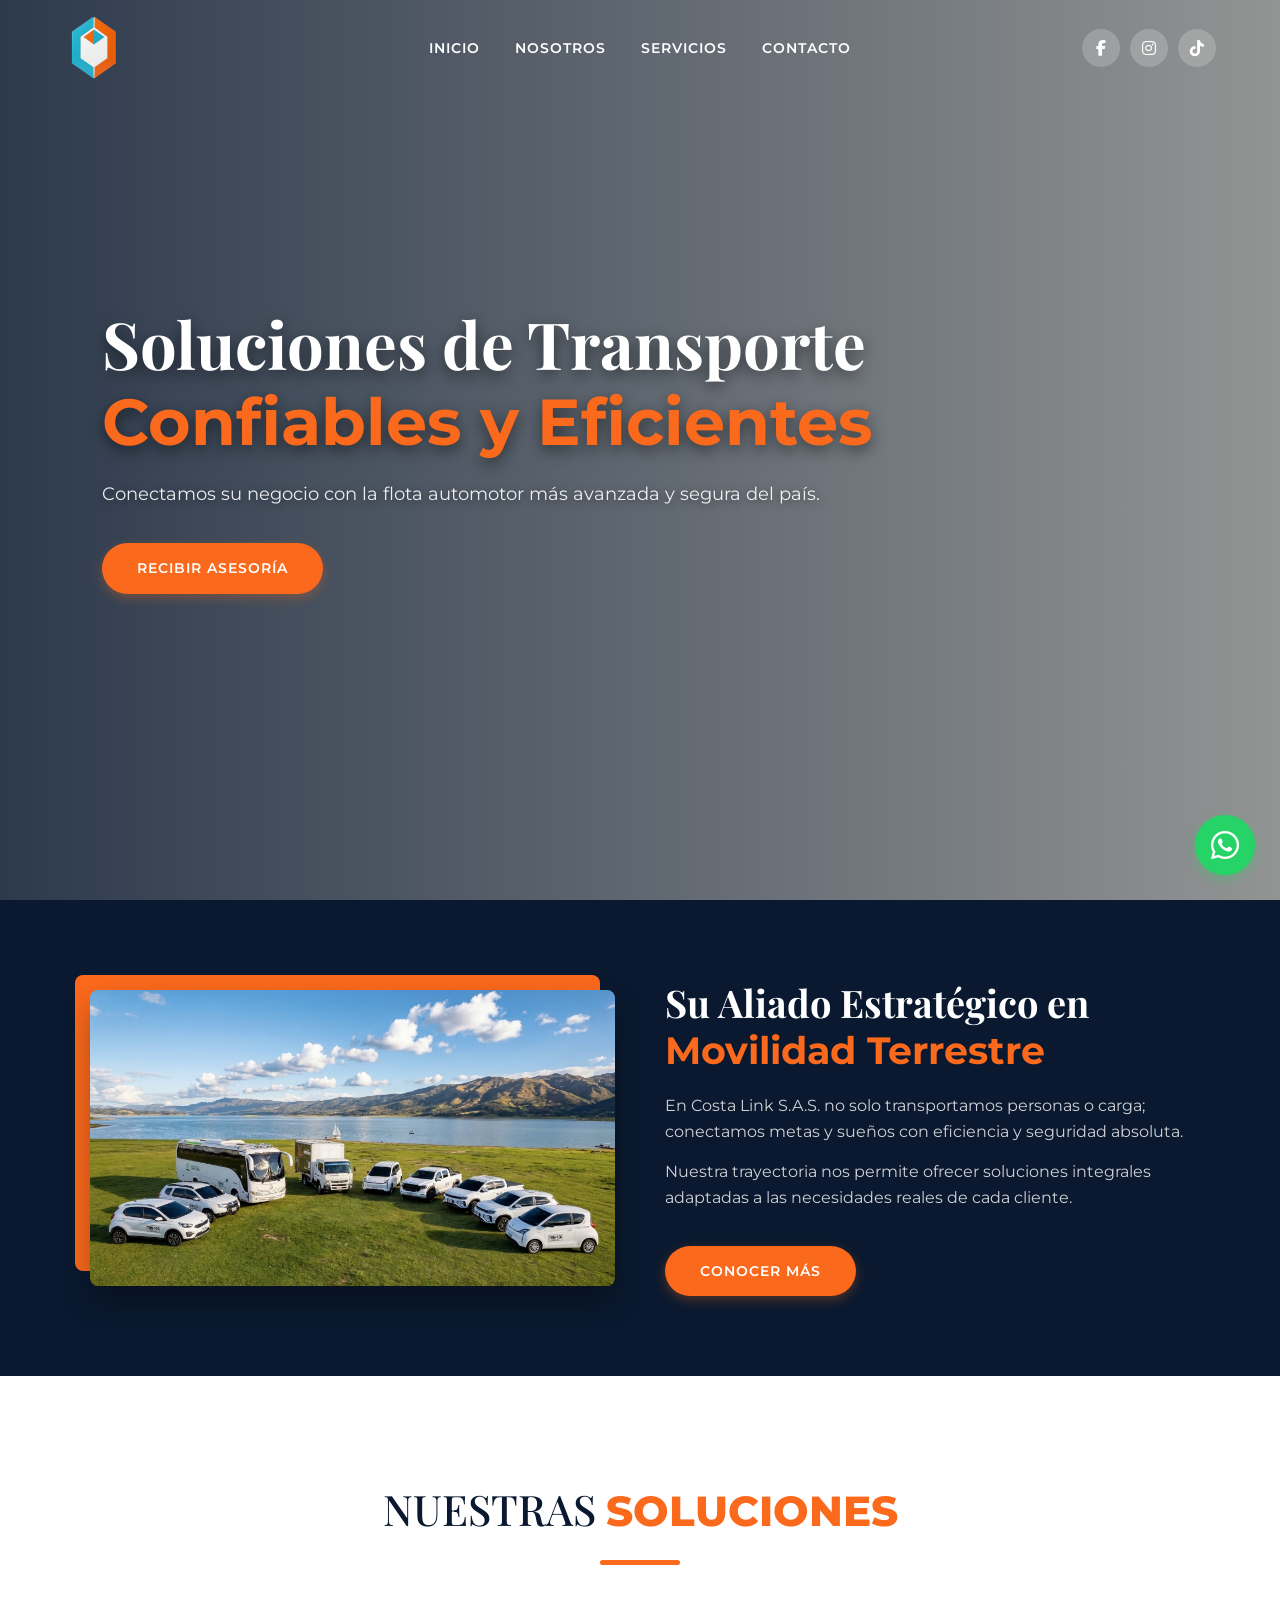
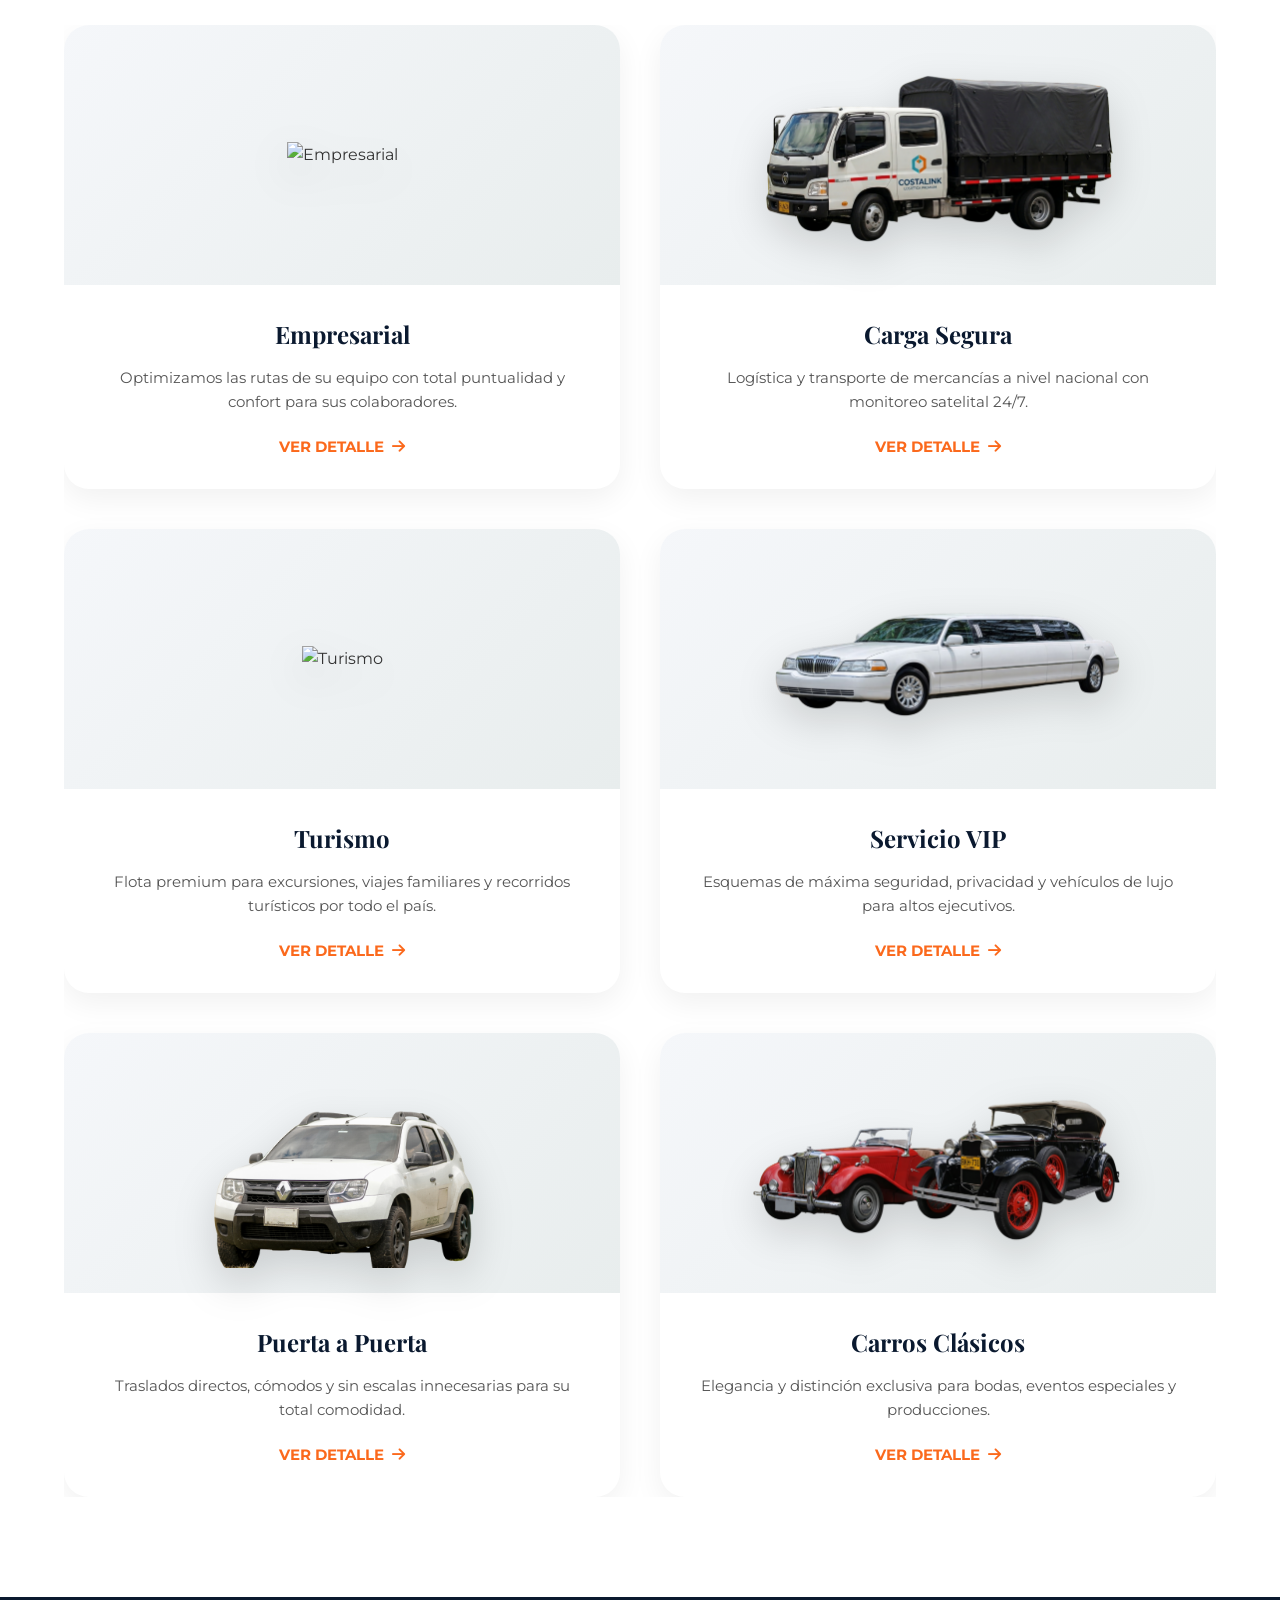
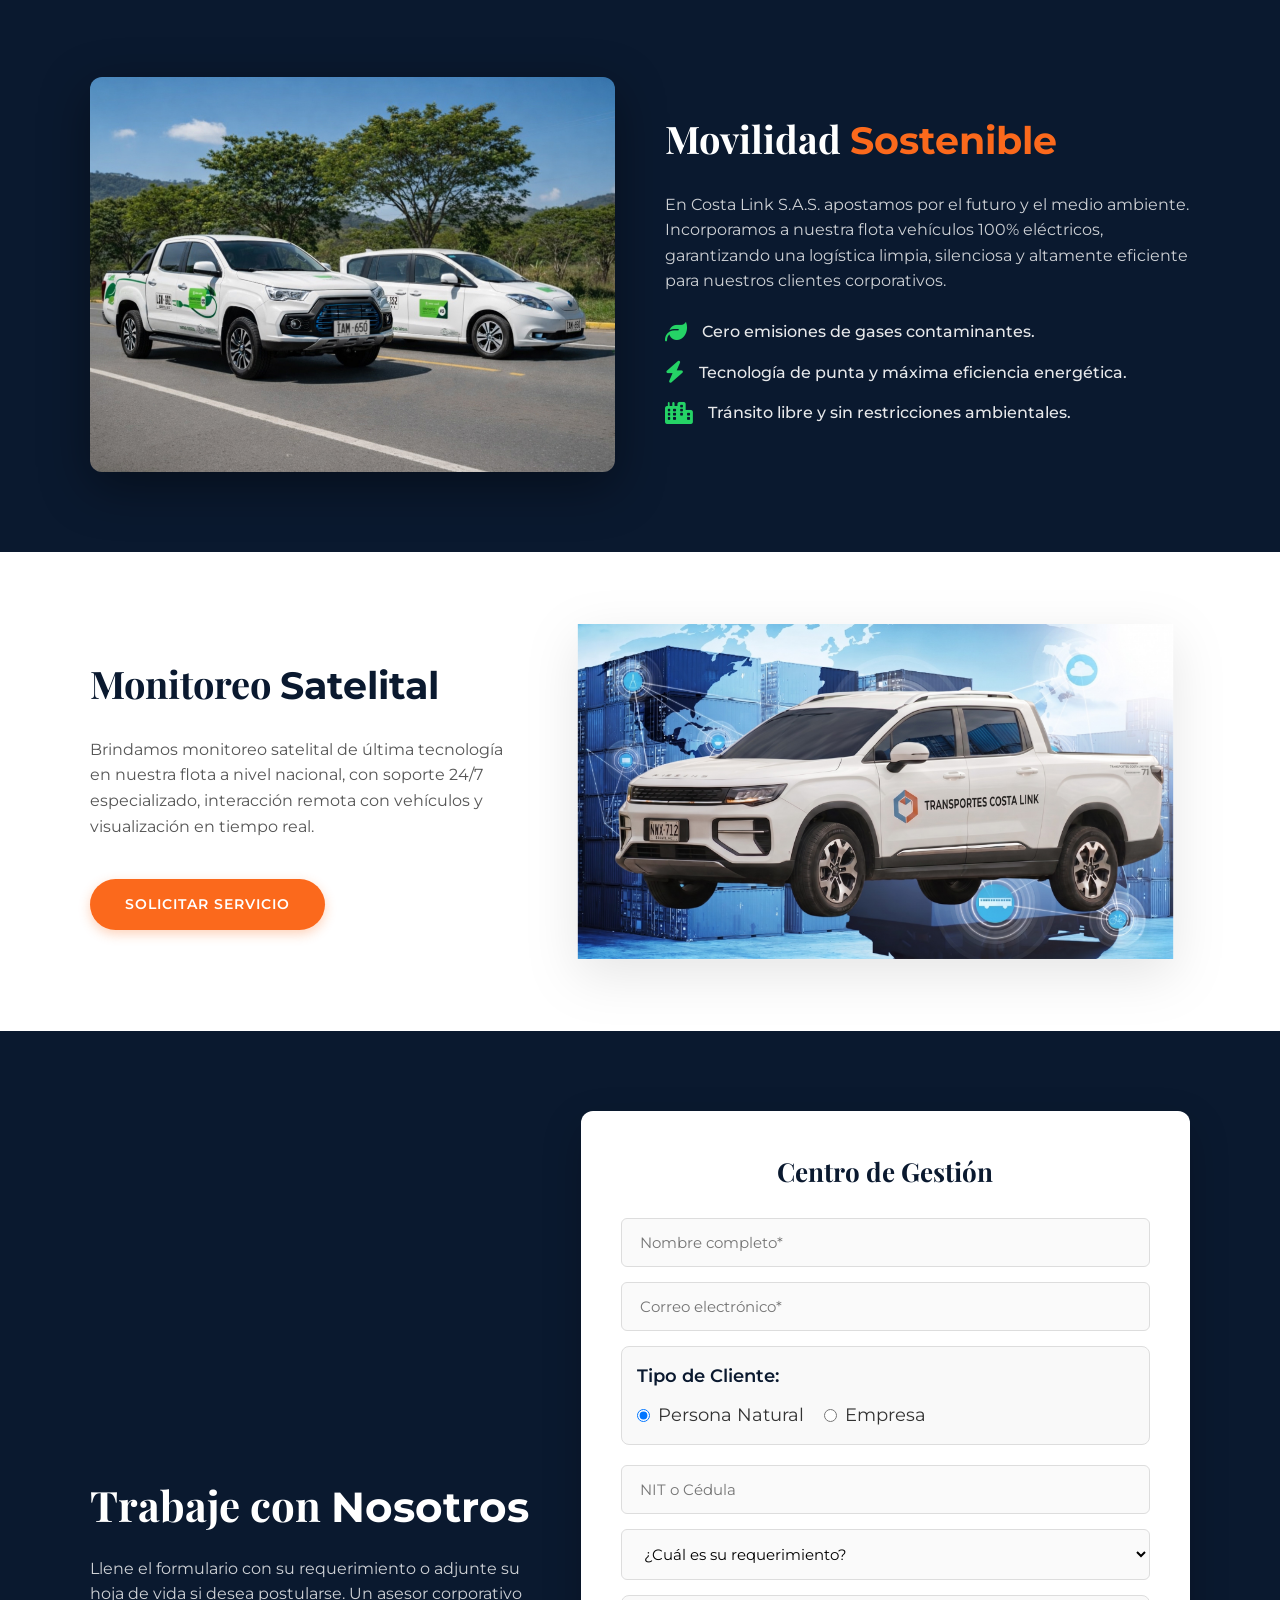
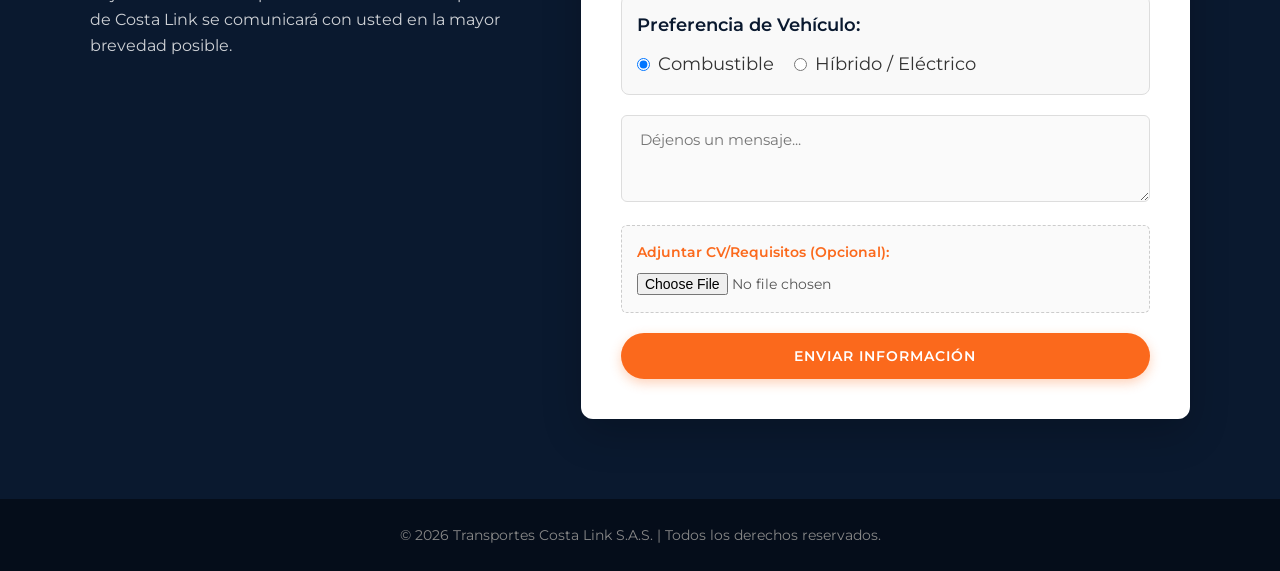
==== commit b55cb1aa: "Actualización de diseño de Soluciones y ajustes generales" ====
--- a/frontentend/index.html
+++ b/frontentend/index.html
@@ -55,10 +55,13 @@
         </div>
     </section>
 
-    <section id="nosotros" class="seccion-empresa">
+   <!-- ==========================================
+         SECCIÓN EMPRESA (AHORA EN AZUL CORPORATIVO)
+         ========================================== -->
+    <section id="nosotros" class="seccion-empresa-azul">
         <div class="empresa-contenedor" data-aos="fade-up">
             <div class="empresa-img"><img src="img/flota_moderna.png" alt="Flota Costa Link"></div>
-            <div class="empresa-texto">
+            <div class="empresa-texto-blanco">
                 <h2>Su Aliado Estratégico en <br><span>Movilidad Terrestre</span></h2>
                 <p>En Costa Link S.A.S. no solo transportamos personas o carga; conectamos metas y sueños con eficiencia y seguridad absoluta.</p>
                 <p>Nuestra trayectoria nos permite ofrecer soluciones integrales adaptadas a las necesidades reales de cada cliente.</p>
@@ -67,46 +70,124 @@
         </div>
     </section>
 
-    <section id="servicios" class="seccion-servicios">
-        <h2 class="titulo-seccion" data-aos="fade-down">Nuestras <span>Soluciones</span></h2>
-        
-        <div class="grid-servicios">
-            <a href="servicio-empresarial.html" class="servicio-card" data-aos="fade-up" data-aos-delay="100">
-                <div class="img-container"><img src="img/empresarial.png" alt="Empresarial"></div>
-                <h3>Empresarial</h3>
-                <p>Optimizamos las rutas de su equipo con total puntualidad y confort para sus colaboradores.</p>
-            </a>
+<!-- ==========================================
+         NUESTRAS SOLUCIONES (TÍTULO HORIZONTAL + 2 COLUMNAS ANIMADAS)
+         ========================================== -->
+    <section id="servicios" class="seccion-soluciones-nueva">
+        <div class="contenedor-soluciones-nueva">
             
-            <a href="servicio-carga.html" class="servicio-card" data-aos="fade-up" data-aos-delay="200">
-                <div class="img-container"><img src="img/carga.png" alt="Carga"></div>
-                <h3>Carga Segura</h3>
-                <p>Logística y transporte de mercancías a nivel nacional con monitoreo satelital 24/7.</p>
-            </a>
-            
-            <a href="servicio-turismo.html" class="servicio-card" data-aos="fade-up" data-aos-delay="300">
-                <div class="img-container"><img src="img/turismo.png" alt="Turismo"></div>
-                <h3>Turismo</h3>
-                <p>Flota premium para excursiones, viajes familiares y recorridos turísticos por todo el país.</p>
-            </a>
-            
-            <a href="servicio-vip.html" class="servicio-card" data-aos="fade-up" data-aos-delay="400">
-                <div class="img-container"><img src="img/vip.png" alt="VIP"></div>
-                <h3>Servicio VIP</h3>
-                <p>Esquemas de máxima seguridad, privacidad y vehículos de lujo para altos ejecutivos.</p>
-            </a>
-            
-            <a href="servicio-puerta.html" class="servicio-card" data-aos="fade-up" data-aos-delay="500">
-                <div class="img-container"><img src="img/puerta.png" alt="Puerta a Puerta"></div>
-                <h3>Puerta a Puerta</h3>
-                <p>Traslados directos, cómodos y sin escalas innecesarias para su total comodidad.</p>
-            </a>
-            
-            <a href="servicio-clasicos.html" class="servicio-card" data-aos="fade-up" data-aos-delay="600">
-                <div class="img-container"><img src="img/clasicos.png" alt="Clásicos"></div>
-                <h3>Carros Clásicos</h3>
-                <p>Elegancia y distinción exclusiva para bodas, eventos especiales y producciones.</p>
-            </a>
-        </div>
+            <!-- Título Horizontal Centrado -->
+            <div class="titulo-central" data-aos="fade-up">
+                <h2>NUESTRAS <span>SOLUCIONES</span></h2>
+                <div class="linea-separadora-centro"></div>
+            </div>
+
+            <!-- Grid de 2 Columnas -->
+            <div class="grid-servicios-animado">
+                
+                <!-- Servicio 1 (Llega de la izquierda) -->
+                <div class="tarjeta-servicio-animada" data-aos="fade-right" data-aos-duration="1000">
+                    <a href="servicio-empresarial.html" class="enlace-tarjeta-total">
+                        <div class="fondo-img-servicio">
+                            <img src="img/empresarial.png" alt="Empresarial">
+                        </div>
+                        <div class="info-tarjeta-servicio">
+                            <h3>Empresarial</h3>
+                            <p>Optimizamos las rutas de su equipo con total puntualidad y confort para sus colaboradores.</p>
+                            <span class="btn-detalle-tarjeta">Ver detalle <i class="fas fa-arrow-right"></i></span>
+                        </div>
+                    </a>
+                </div>
+
+                <!-- Servicio 2 (Llega de la derecha) -->
+                <div class="tarjeta-servicio-animada" data-aos="fade-left" data-aos-duration="1000">
+                    <a href="servicio-carga.html" class="enlace-tarjeta-total">
+                        <div class="fondo-img-servicio">
+                            <img src="img/carga.png" alt="Carga Segura">
+                        </div>
+                        <div class="info-tarjeta-servicio">
+                            <h3>Carga Segura</h3>
+                            <p>Logística y transporte de mercancías a nivel nacional con monitoreo satelital 24/7.</p>
+                            <span class="btn-detalle-tarjeta">Ver detalle <i class="fas fa-arrow-right"></i></span>
+                        </div>
+                    </a>
+                </div>
+
+                <!-- Servicio 3 (Llega de la izquierda) -->
+                <div class="tarjeta-servicio-animada" data-aos="fade-right" data-aos-duration="1000">
+                    <a href="servicio-turismo.html" class="enlace-tarjeta-total">
+                        <div class="fondo-img-servicio">
+                            <img src="img/turismo.png" alt="Turismo">
+                        </div>
+                        <div class="info-tarjeta-servicio">
+                            <h3>Turismo</h3>
+                            <p>Flota premium para excursiones, viajes familiares y recorridos turísticos por todo el país.</p>
+                            <span class="btn-detalle-tarjeta">Ver detalle <i class="fas fa-arrow-right"></i></span>
+                        </div>
+                    </a>
+                </div>
+
+                <!-- Servicio 4 (Llega de la derecha) -->
+                <div class="tarjeta-servicio-animada" data-aos="fade-left" data-aos-duration="1000">
+                    <a href="servicio-vip.html" class="enlace-tarjeta-total">
+                        <div class="fondo-img-servicio">
+                            <img src="img/vip.png" alt="Servicio VIP">
+                        </div>
+                        <div class="info-tarjeta-servicio">
+                            <h3>Servicio VIP</h3>
+                            <p>Esquemas de máxima seguridad, privacidad y vehículos de lujo para altos ejecutivos.</p>
+                            <span class="btn-detalle-tarjeta">Ver detalle <i class="fas fa-arrow-right"></i></span>
+                        </div>
+                    </a>
+                </div>
+
+                <!-- Servicio 5 (Llega de la izquierda) -->
+                <div class="tarjeta-servicio-animada" data-aos="fade-right" data-aos-duration="1000">
+                    <a href="servicio-puerta.html" class="enlace-tarjeta-total">
+                        <div class="fondo-img-servicio">
+                            <img src="img/puerta.png" alt="Puerta a Puerta">
+                        </div>
+                        <div class="info-tarjeta-servicio">
+                            <h3>Puerta a Puerta</h3>
+                            <p>Traslados directos, cómodos y sin escalas innecesarias para su total comodidad.</p>
+                            <span class="btn-detalle-tarjeta">Ver detalle <i class="fas fa-arrow-right"></i></span>
+                        </div>
+                    </a>
+                </div>
+
+                <!-- Servicio 6 (Llega de la derecha) -->
+                <div class="tarjeta-servicio-animada" data-aos="fade-left" data-aos-duration="1000">
+                    <a href="servicio-clasicos.html" class="enlace-tarjeta-total">
+                        <div class="fondo-img-servicio">
+                            <img src="img/clasicos.png" alt="Carros Clásicos">
+                        </div>
+                        <div class="info-tarjeta-servicio">
+                            <h3>Carros Clásicos</h3>
+                            <p>Elegancia y distinción exclusiva para bodas, eventos especiales y producciones.</p>
+                            <span class="btn-detalle-tarjeta">Ver detalle <i class="fas fa-arrow-right"></i></span>
+                        </div>
+                    </a>
+                </div>
+
+            </div>
+        </div>
+    </section>
+
+    <section class="seccion-electrica">
+            <div class="electrica-contenedor">
+                <div class="electrica-texto">
+                    <h2>Movilidad <span>Sostenible</span></h2>
+                    <p>En Costa Link S.A.S. apostamos por el futuro y el medio ambiente. Incorporamos a nuestra flota vehículos 100% eléctricos, garantizando una logística limpia, silenciosa y altamente eficiente para nuestros clientes corporativos.</p>
+                    <ul class="lista-electrica">
+                        <li><i class="fas fa-leaf"></i> Cero emisiones de gases contaminantes.</li>
+                        <li><i class="fas fa-bolt"></i> Tecnología de punta y máxima eficiencia energética.</li>
+                        <li><i class="fas fa-city"></i> Tránsito libre y sin restricciones ambientales.</li>
+                    </ul>
+                </div>
+                <div class="electrica-img">
+                    <img src="img/carro_electrico.png" alt="Flota Eléctrica Costa Link">
+                </div>
+            </div>
     </section>
 
     <section id="rastreo" class="seccion-rastreo">
--- a/frontentend/style.css
+++ b/frontentend/style.css
@@ -93,36 +93,61 @@
 .btn-moderno:hover { background-color: var(--azul-corporativo); transform: translateY(-2px); box-shadow: 0 6px 15px rgba(10, 25, 47, 0.3); }
 
 /* ==========================================
-   4. SECCIÓN EMPRESA (HOME)
-   ========================================== */
-.seccion-empresa { padding: 80px 5%; background-color: var(--blanco-puro); }
+   4. SECCIÓN EMPRESA (AHORA AZUL CORPORATIVA)
+   ========================================== */
+.seccion-empresa-azul { padding: 80px 5%; background-color: var(--azul-corporativo); }
 .empresa-contenedor { display: flex; flex-wrap: wrap; align-items: center; gap: 50px; max-width: 1100px; margin: 0 auto; }
 .empresa-img { flex: 1; min-width: 300px; position: relative; } 
-.empresa-img img { width: 100%; border-radius: 8px; box-shadow: 0 15px 30px rgba(0,0,0,0.1); position: relative; z-index: 2; }
-.empresa-img::after { content: ''; position: absolute; top: -15px; left: -15px; width: 100%; height: 100%; background-color: var(--gris-fondo); border-radius: 8px; z-index: 1; }
-.empresa-texto { flex: 1; min-width: 300px; }
-.empresa-texto h2 { font-size: 36px; margin-bottom: 20px; line-height: 1.2; }
-.empresa-texto p { font-size: 16px; margin-bottom: 15px; color: var(--gris-suave); }
-
-/* ==========================================
-   5. SERVICIOS PRINCIPALES (GRID HOME)
-   ========================================== */
-.seccion-servicios { padding: 80px 5%; background-color: var(--gris-fondo); }
-.grid-servicios { display: grid; grid-template-columns: repeat(auto-fit, minmax(280px, 1fr)); gap: 30px; max-width: 1100px; margin: 0 auto; }
-
-.servicio-card { 
-    background: var(--blanco-puro); border-radius: 12px; padding: 30px 20px; 
-    box-shadow: 0 8px 25px rgba(0,0,0,0.04); border: 1px solid rgba(0,0,0,0.02); 
-    text-align: center; transition: all 0.3s ease; display: flex; flex-direction: column; align-items: center; 
-}
-.servicio-card:hover { transform: translateY(-8px); box-shadow: 0 15px 35px rgba(251, 105, 28, 0.08); }
-
-.img-container { width: 100%; height: 140px; margin-bottom: 20px; display: flex; justify-content: center; align-items: center; }
-.img-container img { max-width: 100%; max-height: 100%; object-fit: contain; transition: transform 0.4s ease; }
-.servicio-card:hover .img-container img { transform: scale(1.05); }
-
-.servicio-card h3 { font-size: 20px; margin-bottom: 12px; }
-.servicio-card p { font-size: 14px; color: var(--gris-suave); margin-bottom: 0; line-height: 1.5; }
+.empresa-img img { width: 100%; border-radius: 8px; box-shadow: 0 15px 30px rgba(0,0,0,0.3); position: relative; z-index: 2; }
+.empresa-img::after { content: ''; position: absolute; top: -15px; left: -15px; width: 100%; height: 100%; background-color: var(--naranja); border-radius: 8px; z-index: 1; }
+.empresa-texto-blanco { flex: 1; min-width: 300px; }
+.empresa-texto-blanco h2 { font-size: 38px; margin-bottom: 20px; line-height: 1.2; color: var(--blanco-puro); }
+.empresa-texto-blanco h2 span { color: var(--naranja); }
+.empresa-texto-blanco p { font-size: 16px; margin-bottom: 15px; color: rgba(255,255,255,0.8); line-height: 1.6; }
+
+/* ==========================================
+   5. NUESTRAS SOLUCIONES (DISEÑO HORIZONTAL Y 2 COLUMNAS)
+   ========================================== */
+.seccion-soluciones-nueva { padding: 100px 5%; background-color: var(--blanco-puro); }
+.contenedor-soluciones-nueva { max-width: 1200px; margin: 0 auto; }
+
+/* Título central súper elegante */
+.titulo-central { text-align: center; margin-bottom: 60px; }
+.titulo-central h2 { font-size: 42px; font-weight: 500; color: var(--azul-corporativo); margin-bottom: 15px; }
+.titulo-central h2 span { font-weight: 800; color: var(--naranja); }
+.linea-separadora-centro { width: 80px; height: 5px; background-color: var(--naranja); margin: 0 auto; border-radius: 3px; }
+
+/* Grid de 2 columnas exactas */
+.grid-servicios-animado { display: grid; grid-template-columns: repeat(2, 1fr); gap: 40px; overflow: hidden; /* Evita barras de scroll por la animación */ }
+
+/* Tarjetas de Servicio (Tamaño perfecto) */
+.tarjeta-servicio-animada { 
+    background-color: var(--blanco-puro); 
+    border-radius: 25px; 
+    box-shadow: 0 10px 30px rgba(0,0,0,0.06); 
+    transition: transform 0.4s ease, box-shadow 0.4s ease; 
+}
+.tarjeta-servicio-animada:hover { transform: translateY(-8px); box-shadow: 0 20px 45px rgba(0,0,0,0.1); }
+
+/* Toda la tarjeta es un botón */
+.enlace-tarjeta-total { display: block; text-decoration: none; color: inherit; height: 100%; border-radius: 25px; overflow: hidden; }
+
+/* Fondo y tamaño de los carros */
+.fondo-img-servicio {
+    width: 100%; height: 260px; 
+    background: linear-gradient(135deg, #f5f7fa 0%, #e8eded 100%); 
+    display: flex; justify-content: center; align-items: center; padding: 25px;
+}
+.fondo-img-servicio img { max-width: 100%; max-height: 100%; object-fit: contain; filter: drop-shadow(0 15px 20px rgba(0,0,0,0.15)); transition: transform 0.5s ease; }
+.tarjeta-servicio-animada:hover .fondo-img-servicio img { transform: scale(1.08); }
+
+/* Textos */
+.info-tarjeta-servicio { padding: 30px 40px; text-align: center; }
+.info-tarjeta-servicio h3 { font-size: 24px; color: var(--azul-corporativo); margin-bottom: 12px; }
+.info-tarjeta-servicio p { font-size: 15px; color: var(--gris-suave); line-height: 1.6; margin-bottom: 20px; transition: color 0.3s ease; }
+
+.btn-detalle-tarjeta { display: inline-flex; align-items: center; gap: 8px; color: var(--naranja); font-weight: 700; font-size: 15px; text-transform: uppercase; transition: all 0.3s ease; }
+.tarjeta-servicio-animada:hover .btn-detalle-tarjeta { color: var(--azul-corporativo); transform: translateX(8px); }
 
 /* ==========================================
    6. VISTAS INTERNAS DE SERVICIOS (Ej: Empresarial)
@@ -220,4 +245,26 @@
     .seccion-empresa, .seccion-servicios, .seccion-rastreo, .seccion-contacto, .nosotros-detalles, .seccion-mapa { padding: 50px 5%; }
     .rastreo-img img { transform: scale(1); }
     .formulario-caja { padding: 25px 20px; }
-}+    
+    /* Ajustes responsive para las Soluciones de 2 columnas (Pasan a 1 columna) */
+    .titulo-central h2 { font-size: 35px; }
+    .grid-servicios-animado { grid-template-columns: 1fr; gap: 30px; }
+    .fondo-img-servicio { height: 220px; }
+    .info-tarjeta-servicio { padding: 25px 20px; }
+}
+
+/* ==========================================
+   12. SECCIÓN FLOTA ELÉCTRICA
+   ========================================== */
+.seccion-electrica { padding: 80px 5%; background-color: var(--azul-corporativo); color: var(--blanco-puro); }
+.electrica-contenedor { display: flex; flex-wrap: wrap; align-items: center; max-width: 1100px; margin: 0 auto; gap: 50px; flex-direction: row-reverse; } 
+.electrica-texto { flex: 1; min-width: 300px; }
+.electrica-texto h2 { font-size: 38px; margin-bottom: 20px; color: var(--blanco-puro); }
+.electrica-texto h2 span { color: var(--naranja); }
+.electrica-texto p { font-size: 16px; color: rgba(255,255,255,0.8); margin-bottom: 25px; line-height: 1.6; }
+.lista-electrica { list-style: none; margin-bottom: 0; }
+.lista-electrica li { font-size: 16px; margin-bottom: 15px; color: rgba(255,255,255,0.9); font-weight: 500; display: flex; align-items: center; gap: 15px; }
+.lista-electrica li i { color: #25D366; font-size: 22px; } /* Iconos en verde ecológico */
+.electrica-img { flex: 1; min-width: 300px; text-align: center; }
+.electrica-img img { max-width: 100%; border-radius: 12px; filter: drop-shadow(0 15px 25px rgba(0,0,0,0.4)); transition: transform 0.4s ease; }
+.electrica-img:hover img { transform: translateY(-10px); }
